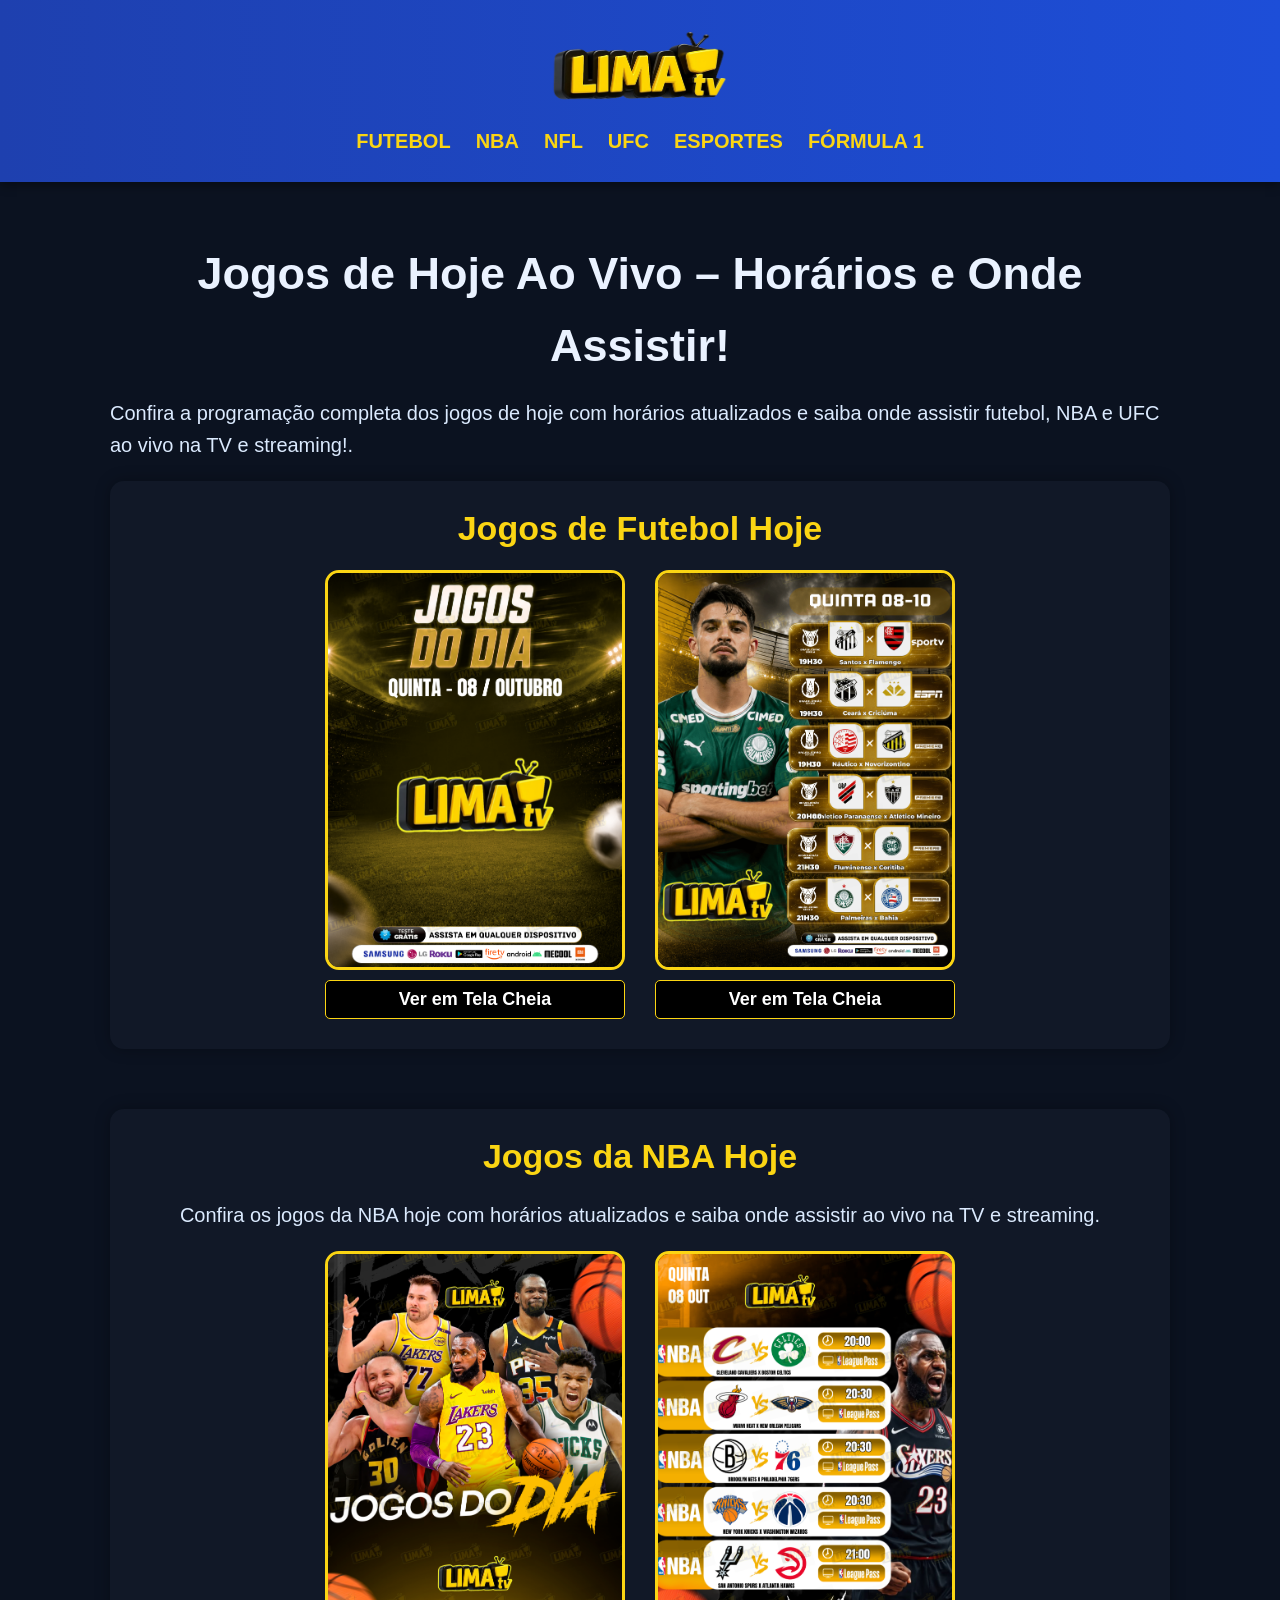
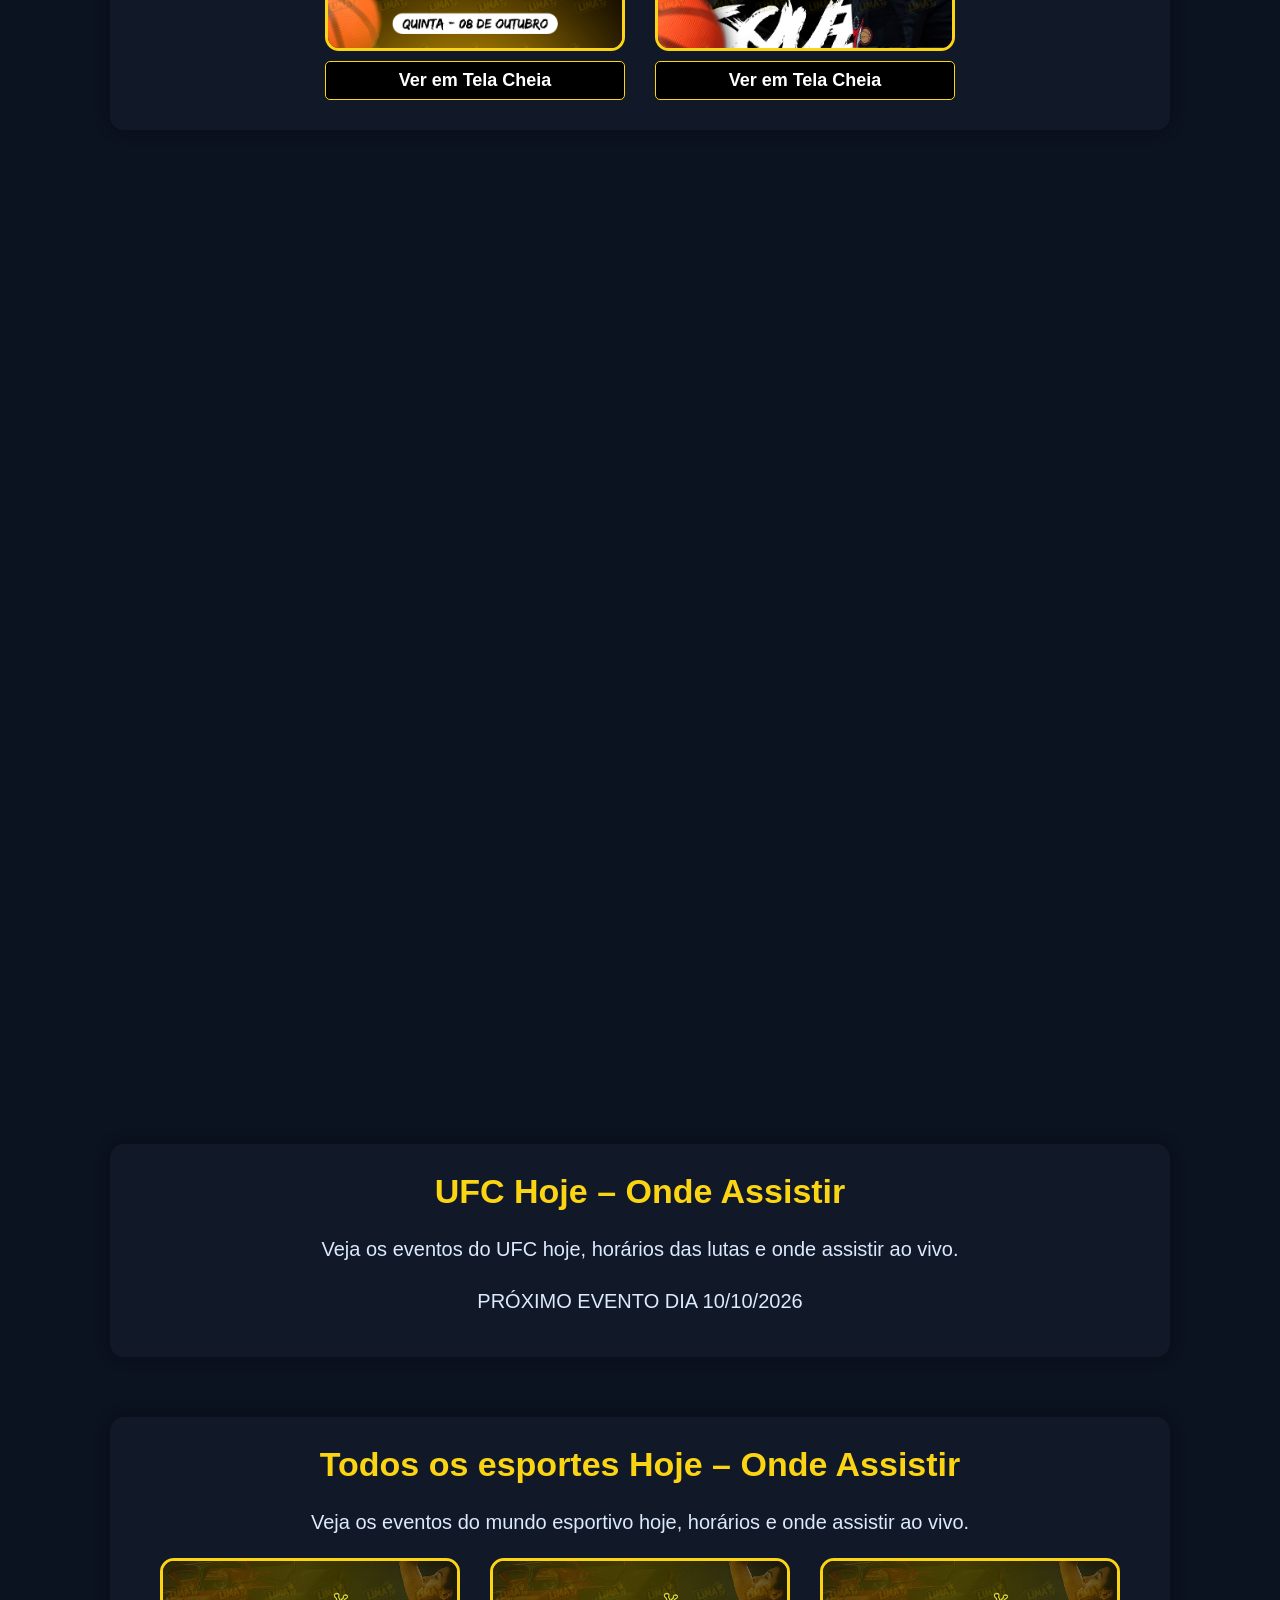
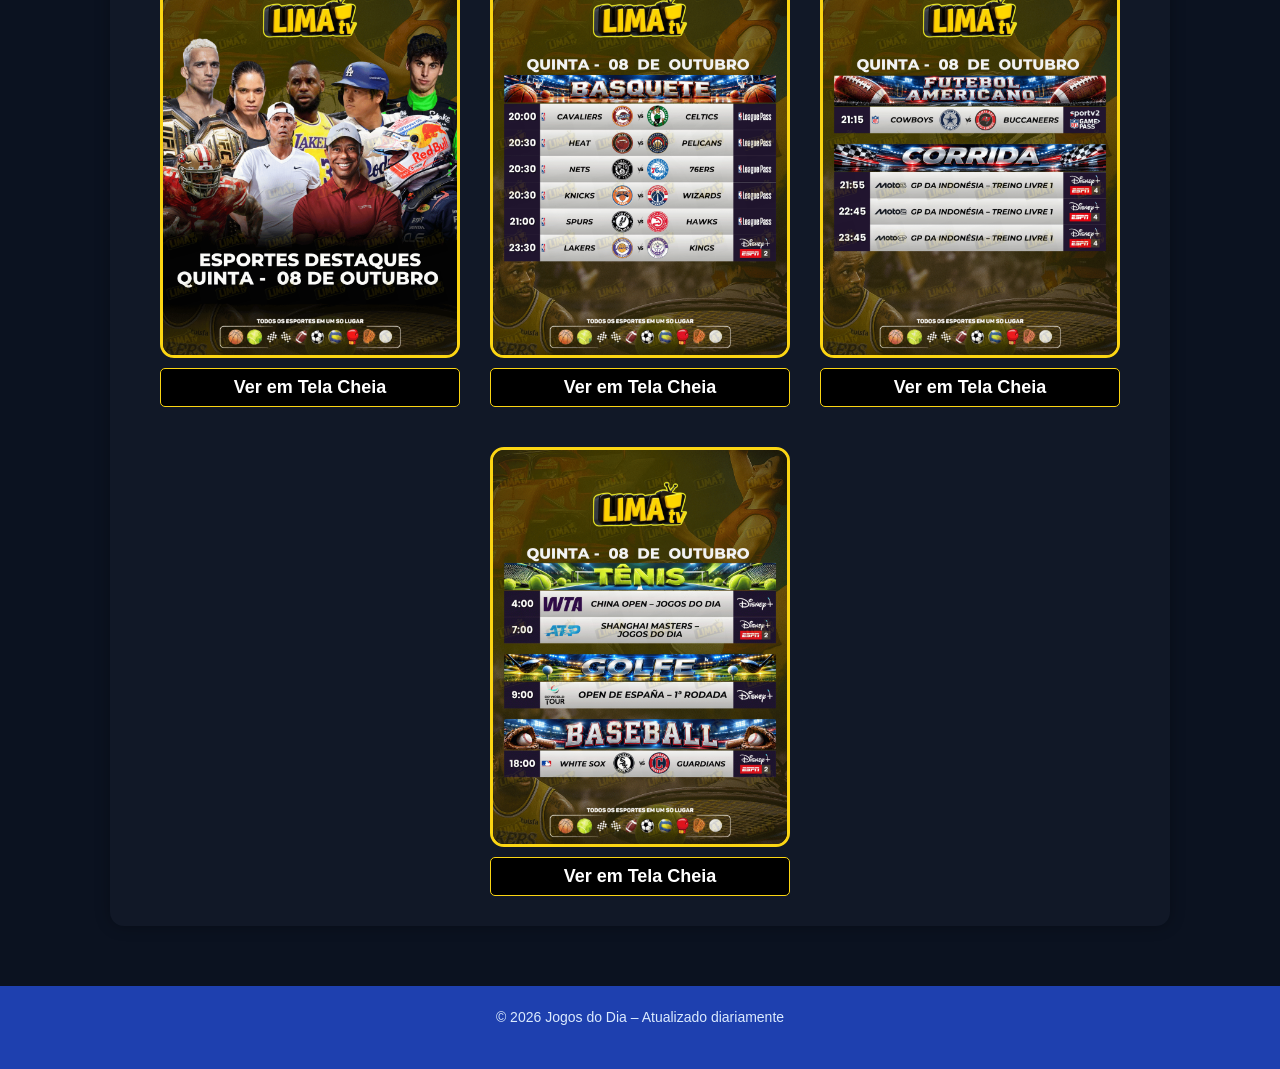
==== index.html @ 1d386571 "atualizacao 08/10/2026" ====
<!doctype html>

<html lang="pt-BR">
  <head>
    <meta charset="UTF-8" />
    <meta name="viewport" content="width=device-width, initial-scale=1.0" />

    <title id="titulo-site">Jogos de Hoje Ao Vivo – Futebol, NBA e UFC</title>

    <meta
      name="description"
      content="Confira os jogos de hoje ao vivo com horários atualizados e onde assistir futebol, NBA e UFC. Programação completa todos os dias."
    />

    <link rel="canonical" href="https://www.jogosdehoje.top/" />

    <!-- Open Graph -->
    <meta property="og:title" content="Jogos de Hoje – Onde Assistir Ao Vivo" />
    <meta
      property="og:description"
      content="Veja os jogos de hoje com horários e transmissão ao vivo."
    />
    <meta
      property="og:image"
      content="https://www.jogosdehoje.top/preview.jpg"
    />

    <meta property="og:type" content="website" />
    <meta property="og:locale" content="pt_BR" />

    <link rel="stylesheet" href="style.css" />
    <link rel="shortcut icon" href="limatvlogopreta.png" type="image/x-icon" />
  </head>

  <body>
    <header>
      <div class="img-desktop">
        <img
          class="img.desktop"
          src="limatvlogopreta.png"
          alt="Logo Jogos do Dia"
          width="200"
          height="80"
        />
      </div>

      <div class="menu-mobile">
        <div>
          <img
            src="limatvlogopreta.png"
            alt="Logo Jogos do Dia"
            width="200"
            height="80"
          />
        </div>
        <button id="menu-btn">&#9776;</button>
      </div>

      <nav id="menu">
        <ul>
          <li>
            <a href="#futebol"
              ><span class="nav-icon" aria-hidden="true">⚽</span>FUTEBOL</a
            >
          </li>
          <li>
            <a href="#nba"
              ><span class="nav-icon" aria-hidden="true">🏀</span>NBA</a
            >
          </li>
          <li>
            <a href="#nfl"
              ><span class="nav-icon" aria-hidden="true">🏀</span>NFL</a
            >
          </li>
          <li>
            <a href="#ufc"
              ><span class="nav-icon" aria-hidden="true">🥊</span>UFC</a
            >
          </li>
          <li>
            <a href="#esportes"
              ><span class="nav-icon" aria-hidden="true">🏆</span>ESPORTES</a
            >
          </li>
          <li>
            <a href="#formula1"
              ><span class="nav-icon" aria-hidden="true">🏎️</span>FÓRMULA 1</a
            >
          </li>
        </ul>
      </nav>

      <div id="menu-backdrop"></div>
    </header>

    <!-- COLOQUE LOGO ABAIXO DO <header> -->

    <main>
      <!-- BANNER ESPORTIVO -->
      <!-- <div class="sports-banner">
        <div class="sports-icons">
          <span>🏆</span>
          <span>🇧🇷💚💛💙</span>
          <span>🇧🇷</span>
        </div>

        <div class="sports-content">
          <h2>🏆 Brasil na copa!</h2>

          <div id="contador-copa"></div>
        </div>
      </div> -->

      <br />

      <!-- H1 PRINCIPAL -->

      <section class="reveal">
        <h1>Jogos de Hoje Ao Vivo – Horários e Onde Assistir!</h1>

        <p>
          Confira a programação completa dos jogos de hoje com horários
          atualizados e saiba onde assistir futebol, NBA e UFC ao vivo na TV e
          streaming!.
        </p>
      </section>

      <!-- FUTEBOL -->
      <section id="futebol" class="container reveal">
        <h2>Jogos de Futebol Hoje</h2>

        <section class="div-imagens">
          <div class="container-imagens">
            <div>
              <img
                src="futebol/capa_com_logo.png?v=07/10/06"
                alt="Jogos de futebol de hoje com horários e onde assistir"
                width="300"
                height="400"
                loading="lazy"
              />
              <button class="btn-fullscreen">Ver em Tela Cheia</button>
            </div>

            <div>
              <img
                src="futebol/banner_1.png?v=07/10/06"
                alt="Jogos de futebol de hoje com horários e onde assistir"
                width="300"
                height="400"
                loading="lazy"
              />
              <button class="btn-fullscreen">Ver em Tela Cheia</button>
            </div>

            
      
            

          </div>
        </section>
      </section>
      <!-- NBA -->
      <section id="nba" class="container reveal">
        <h2>Jogos da NBA Hoje</h2>

        <p>
          Confira os jogos da NBA hoje com horários atualizados e saiba onde
          assistir ao vivo na TV e streaming.
        </p>

        <div class="div-imagens">
          <div class="container-imagens">
            <div>
              <img
                src="nba/capa_com_logo.png?v=07/10"
                alt="Jogos da NBA hoje com transmissão ao vivo"
                width="300"
                height="400"
                loading="lazy"
              />
              <button class="btn-fullscreen">Ver em Tela Cheia</button>
            </div>

            <div>
              <img
                src="nba/banner_1.png?v=07/10"
                alt="Jogos da NBA hoje com transmissão ao vivo"
                width="300"
                height="400"
                loading="lazy"
              />
              <button class="btn-fullscreen">Ver em Tela Cheia</button>
            </div>
          </div>
        </div>
      </section>
      <!-- NFL -->
      <section id="nfl" class="container reveal">
        <h2>Jogos da NFL  Hoje</h2>

        <p>
          Confira os jogos da NFL hoje com horários atualizados e saiba onde
          assistir ao vivo na TV e streaming.
        </p>

        <div class="div-imagens">
          <div class="container-imagens">
            <div>
              <img
                src="nfl/capa_com_logo.png?=v08/10/2026"
                alt="Jogos da NBA hoje com transmissão ao vivo"
                width="300"
                height="400"
                loading="lazy"
              />
              <button class="btn-fullscreen">Ver em Tela Cheia</button>
            </div>

            <div>
              <img
                src="nba/banner_1.png?v=08/10"
                alt="Jogos da NBA hoje com transmissão ao vivo"
                width="300"
                height="400"
                loading="lazy"
              />
              <button class="btn-fullscreen">Ver em Tela Cheia</button>
            </div>

            <div>
              <img
                src="nba/banner_2.png?v=08/10"
                alt="Jogos da NBA hoje com transmissão ao vivo"
                width="300"
                height="400"
                loading="lazy"
              />
              <button class="btn-fullscreen">Ver em Tela Cheia</button>
            </div>
          </div>
        </div>
      </section>

      <!-- formula 1 -->
      <section id="formula1" class="container reveal">
        <h2>Fórmula 1</h2>

        <p>Confira a programação completa do dia!</p>

        <div class="div-imagens">
          <div class="container-imagens">
            <p>PRÓXIMO GP DO AZERBAIJÃO 11/10/2026</p>
            <!-- <div>
              <img
                src="f1/banner_1.png?v=04/10"
                alt="Jogos da NBA hoje com transmissão ao vivo"
                width="300"
                height="400"
                loading="lazy"
              />

              <button class="btn-fullscreen">Ver em Tela Cheia</button>
            </div> -->
          </div>
        </div>
      </section>

      <!-- UFC -->
      <section id="ufc" class="container reveal">
        <h2>UFC Hoje – Onde Assistir</h2>

        <p>
          Veja os eventos do UFC hoje, horários das lutas e onde assistir ao
          vivo.
        </p>

        <p>PRÓXIMO EVENTO DIA 10/10/2026</p>

        <div class="div-imagens">
          <!-- <div class="container-imagens">
            <div>
              <img
                src="ufc/capa_com_logo.png?v=03/10/2026"
                alt="Evento UFC hoje com horário e transmissão"
                width="300"
                height="400"
                loading="lazy"
              />
              <button class="btn-fullscreen">Ver em Tela Cheia</button>
            </div>

            <div>
              <img
                src="ufc/banner_1.png?v=03/10/2026"
                alt="Evento UFC hoje com horário e transmissão"
                width="300"
                height="400"
                loading="lazy"
              />
              <button class="btn-fullscreen">Ver em Tela Cheia</button>
            </div>

            <div>
              <img
                src="ufc/banner_2.png?v=03/10/2026"
                alt="Evento UFC hoje com horário e transmissão"
                width="300"
                height="400"
                loading="lazy"
              />
              <button class="btn-fullscreen">Ver em Tela Cheia</button>
            </div>

            <div>
              <img
                src="ufc/banner_3.png?v=03/10/2026"
                alt="Evento UFC hoje com horário e transmissão"
                width="300"
                height="400"
                loading="lazy"
              />
              <button class="btn-fullscreen">Ver em Tela Cheia</button>
            </div>

            <div>
              <img
                src="ufc/banner_4.png?v=03/10/2026"
                alt="Evento UFC hoje com horário e transmissão"
                width="300"
                height="400"
                loading="lazy"
              />
              <button class="btn-fullscreen">Ver em Tela Cheia</button>
            </div>

            <div>
              <img
                src="ufc/banner_5.png?v=03/10/2026"
                alt="Evento UFC hoje com horário e transmissão"
                width="300"
                height="400"
                loading="lazy"
              />
              <button class="btn-fullscreen">Ver em Tela Cheia</button>
            </div> -->



          </div>
        </div>
      </section>

      <!-- ESPORTES -->
      <section id="esportes" class="container reveal">
        <h2>Todos os esportes Hoje – Onde Assistir</h2>

        <p>
          Veja os eventos do mundo esportivo hoje, horários e onde assistir ao
          vivo.
        </p>

        <div class="div-imagens">
          <div class="container-imagens">
            <div>
              <img
                src="esportes/banner_1.png?=v08/10/2026"
                alt="Evento ESPORTES hoje com horário e transmissão"
                width="300"
                height="400"
                loading="lazy"
              />
              <button class="btn-fullscreen">Ver em Tela Cheia</button>
            </div>

            <div>
              <img
                src="esportes/banner_2.png?=08/10/2026"
                alt="Evento ESPORTES hoje com horário e transmissão"
                width="300"
                height="400"
                loading="lazy"
              />
              <button class="btn-fullscreen">Ver em Tela Cheia</button>
            </div>

            
            <div>
              <img
                src="esportes/banner_3.png?=08/10/2026"
                alt="Evento ESPORTES hoje com horário e transmissão"
                width="300"
                height="400"
                loading="lazy"
              />
              <button class="btn-fullscreen">Ver em Tela Cheia</button>
            </div>

            <div>
              <img
                src="esportes/banner_4.png?=08/10/2026"
                alt="Evento ESPORTES hoje com horário e transmissão"
                width="300"
                height="400"
                loading="lazy"
              />
              <button class="btn-fullscreen">Ver em Tela Cheia</button>
            </div>


          </div>
        </div>
      </section>
    </main>

    <footer>
      <p>© 2026 Jogos do Dia – Atualizado diariamente</p>
    </footer>
    <!-- MODAL TELA CHEIA -->
    <div id="modalImagem" class="modal">
      <span class="fechar">&times;</span>
      <img class="modal-conteudo" id="imgExpandida" />
    </div>

    <script src="script.js"></script>
  </body>
</html>
---- style.css ----
/* ========================
   RESET
======================== */
* {
  margin: 0;
  padding: 0;
  box-sizing: border-box;
}

/* ========================
   BASE
======================== */
html {
  font-size: 62.5%;
  scroll-behavior: smooth;
}

body {
  font-family: "Segoe UI", Arial, sans-serif;
  background: #0b1220;
  color: #eaf2ff;
  line-height: 1.6;
}

/* ========================
   HEADER
======================== */
header {
  background: linear-gradient(90deg, #1e40af, #1d4ed8);
  text-align: center;
  padding: 25px 15px;
  box-shadow: 0 3px 10px rgba(0, 0, 0, 0.4);
}

header img {
  width: 180px;
  margin-bottom: 15px;
}

.menu-mobile {
  display: flex;
  /* flex-direction: column; */
  justify-content: space-between;
  align-items: center;
  padding: 15px;
}

.menu-mobile h2 {
  color: #fff;
}

#menu-btn {
  display: none;
  font-size: 30px;
  background: none;
  border: none;
  color: #fff;
  cursor: pointer;
}

#menu-btn.open {
  color: #fbd513;
}

.menu-mobile {
  display: none;
}

nav ul {
  display: flex;
  justify-content: center;
  gap: 25px;
  list-style: none;
  flex-wrap: wrap;
}

nav a {
  position: relative;
  text-decoration: none;
  color: #fbd513;
  font-size: 2rem;
  font-weight: 600;
  transition: color 0.25s ease;
}

nav a::after {
  content: "";
  position: absolute;
  left: 0;
  bottom: -4px;
  width: 100%;
  height: 2px;
  background: currentColor;
  transform: scaleX(0);
  transform-origin: right;
  transition: transform 0.3s cubic-bezier(0.22, 1, 0.36, 1);
}

nav a:hover {
  color: #fff;
}

nav a:hover::after {
  transform: scaleX(1);
  transform-origin: left;
}

.nav-icon {
  display: none;
}

/* ========================
   MAIN CONTAINER
======================== */
main {
  max-width: 1100px;
  margin: 40px auto;
  padding: 0 20px;
}
/* 
div {
  display: flex;
  flex-direction: column;
} */

.btn-fullscreen {
  display: block;
  width: 100%;
  margin-top: 10px;
  margin: 10px;
}

/* ========================
   TYPOGRAPHY
======================== */
h1 {
  font-size: 4.5rem;
  margin-bottom: 15px;
  text-align: center;
}

h2 {
  font-size: 3.4rem;
  margin-bottom: 15px;
  color: #fbd513;
}

p {
  font-size: 2rem;
  margin-bottom: 20px;
  color: #dbeafe;
}

/* ========================
   SECTIONS
======================== */
.container {
  margin-bottom: 60px;
  padding: 20px;
  background: #111827;
  border-radius: 14px;
  box-shadow: 0 0 15px rgba(0, 0, 0, 0.3);
  text-align: center;
}

/* ========================
   SCROLL REVEAL
======================== */
.reveal {
  opacity: 0;
  transform: translateY(30px);
  transition:
    opacity 0.7s cubic-bezier(0.22, 1, 0.36, 1),
    transform 0.7s cubic-bezier(0.22, 1, 0.36, 1);
}

.reveal.is-visible {
  opacity: 1;
  transform: translateY(0);
}

@media (prefers-reduced-motion: reduce) {
  html {
    scroll-behavior: auto;
  }

  .reveal {
    opacity: 1;
    transform: none;
    transition: none;
  }
}

/* ========================
   IMAGE GRID
======================== */
.div-imagens {
  display: flex;

  flex-wrap: wrap;
  gap: 20px;
  justify-content: center;
}

.container-imagens {
  display: flex;
  flex-wrap: wrap;
  justify-content: center;
  align-items: flex-start;
  gap: 30px;
}

/* CARD DE CADA IMAGEM */
.container-imagens > div {
  display: flex;
  flex-direction: column;
  align-items: center;
}

/* IMAGENS */
.div-imagens img {
  width: 300px;
  aspect-ratio: 3 / 4;
  object-fit: cover;
  border-radius: 14px;
  border: 3px solid #fbd513;
  background: linear-gradient(100deg, #1a2438 30%, #24304a 50%, #1a2438 70%);
  background-size: 200% 100%;
  animation: shimmer 1.4s ease-in-out infinite;
  transition:
    transform 0.35s cubic-bezier(0.22, 1, 0.36, 1),
    box-shadow 0.35s ease,
    border-color 0.35s ease;
}

.div-imagens img.loaded {
  animation: none;
  background: none;
}

@keyframes shimmer {
  0% {
    background-position: 200% 0;
  }
  100% {
    background-position: -200% 0;
  }
}

/* BOTÃO */
.btn-fullscreen {
  width: 100%;
  margin-top: 12px;
  padding: 12px;
}

.div-imagens img:hover {
  transform: scale(1.05);
  border-color: #fff;
  box-shadow: 0 10px 25px rgba(251, 213, 19, 0.25);
}

/* responsivo */

/* Responsivo para celular */
@media (max-width: 768px) {
  .container-imagens {
    flex-direction: column;
    align-items: center;
  }

  .container-imagens > div {
    width: 100%;
    max-width: 350px;
  }

  .div-imagens img {
    width: 100%;
  }

  .img-desktop {
    display: none;
  }
  .menu-mobile {
    display: flex;
    justify-content: space-between;
    align-items: center;
  }
  #menu-btn {
    display: block;
    transition: transform 0.25s cubic-bezier(0.22, 1, 0.36, 1);
  }

  #menu-btn.open {
    transform: rotate(90deg);
  }

  header {
    position: relative;
  }

  /* fundo escurecido atrás do menu, fecha ao tocar fora */
  #menu-backdrop {
    position: fixed;
    inset: 0;
    background: rgba(4, 8, 20, 0);
    pointer-events: none;
    transition: background 0.3s ease;
    z-index: 40;
  }

  #menu-backdrop.active {
    background: rgba(4, 8, 20, 0.6);
    pointer-events: auto;
  }

  /* menu flutuante estilo cartão */
  nav {
    position: absolute;
    top: calc(100% + 10px);
    left: 14px;
    right: 14px;
    z-index: 50;
    max-height: 0;
    opacity: 0;
    overflow: hidden;
    background: linear-gradient(160deg, #16213c, #0b1220);
    border: 1px solid rgba(251, 213, 19, 0.35);
    border-radius: 16px;
    box-shadow: 0 20px 45px rgba(0, 0, 0, 0.5);
    transform: translateY(-10px) scale(0.97);
    transform-origin: top center;
    pointer-events: none;
    transition:
      max-height 0.35s cubic-bezier(0.22, 1, 0.36, 1),
      opacity 0.25s ease,
      transform 0.3s cubic-bezier(0.22, 1, 0.36, 1);
  }

  nav.active {
    max-height: 500px;
    opacity: 1;
    transform: translateY(0) scale(1);
    pointer-events: auto;
  }

  nav ul {
    flex-direction: column;
    gap: 4px;
    text-align: left;
    padding: 10px;
  }

  nav li {
    padding: 0;
    border-top: none;
    opacity: 0;
    transform: translateX(-14px);
    transition:
      opacity 0.3s ease,
      transform 0.3s ease;
  }

  nav.active li {
    opacity: 1;
    transform: translateX(0);
  }

  nav.active li:nth-child(1) {
    transition-delay: 0.05s;
  }
  nav.active li:nth-child(2) {
    transition-delay: 0.1s;
  }
  nav.active li:nth-child(3) {
    transition-delay: 0.15s;
  }
  nav.active li:nth-child(4) {
    transition-delay: 0.2s;
  }
  nav.active li:nth-child(5) {
    transition-delay: 0.25s;
  }

  nav a {
    display: flex;
    align-items: center;
    gap: 12px;
    padding: 14px 16px;
    border-radius: 10px;
    font-size: 1.8rem;
  }

  nav a::after {
    display: none;
  }

  nav a:hover,
  nav a:active {
    background: rgba(251, 213, 19, 0.14);
    color: #fff;
  }

  .nav-icon {
    display: inline-block;
    font-size: 2rem;
  }

  .btn-fullscreen {
    display: none;
  }
}

/* expandir imagem / ver em tela cheia */

.btn-fullscreen {
  margin-top: 10px;
  padding: 8px 12px;
  border: none;
  background: #000;
  color: #fff;
  cursor: pointer;
  border-radius: 5px;
  font-size: 1.8rem;
  font-weight: 600;
  border: solid 1px #fbd513;
  transition:
    background 0.25s ease,
    transform 0.15s ease;
}

.btn-fullscreen:hover {
  background: #333;
  transform: translateY(-2px);
}

.btn-fullscreen:active {
  transform: translateY(0) scale(0.97);
}

/* MODAL */
.modal {
  position: fixed;
  z-index: 999;
  inset: 0;
  display: flex;
  align-items: center;
  justify-content: center;
  background-color: rgba(0, 0, 0, 0.92);
  opacity: 0;
  visibility: hidden;
  transition:
    opacity 0.3s ease,
    visibility 0.3s ease;
}

.modal.open {
  opacity: 1;
  visibility: visible;
}

.modal-conteudo {
  display: block;
  max-width: 90%;
  max-height: 90%;
  border: solid 2px #fbd513;
  border-radius: 5px;
  transform: scale(0.9);
  transition: transform 0.3s cubic-bezier(0.22, 1, 0.36, 1);
}

.modal.open .modal-conteudo {
  transform: scale(1);
}

.fechar {
  position: absolute;
  top: 20px;
  right: 35px;
  color: white;
  font-size: 40px;
  cursor: pointer;
  transition:
    transform 0.2s ease,
    color 0.2s ease;
}

.fechar:hover {
  color: #fbd513;
  transform: rotate(90deg);
}

/* ========================
   FOOTER
======================== */
footer {
  background: #1e40af;
  text-align: center;
  padding: 20px;
  margin-top: 60px;
  height: max-content;
}

footer p {
  font-size: 1.4rem;
}

/* ===================================
   BANNER ESPORTIVO
=================================== */

.sports-banner {
  position: relative;

  height: 400px;

  margin: 25px auto;

  padding: 30px;

  border-radius: 18px;

  overflow: hidden;

  background:
    linear-gradient(rgba(5, 10, 25, 0.88), rgba(5, 10, 25, 0.92)),
    url("brasil.jpeg");

  background-size: cover;
  background-position: top;

  border: 2px solid #2563eb;

  box-shadow:
    0 0 20px rgba(37, 99, 235, 0.35),
    0 0 45px rgba(59, 130, 246, 0.15);

  animation: brilhoEsportivo 4s infinite alternate;
}

.sports-content {
  position: relative;
  z-index: 2;
  display: grid;
  place-items: center;
  text-align: center;
}

.sports-banner h2 {
  font-size: 4rem;
  color: #fbd513;
  margin-top: 40px;
  /* margin-bottom: 10px; */
}

.sports-banner p {
  font-size: 2rem;
  color: #eaf2ff;
  /* margin-bottom: 20px; */
}

/* CONTADOR */

#contador-copa {
  /* display: inline-block; */

  #contador-copa {
    display: block;
    min-height: 80px;
  }

  padding: 15px 28px;

  background: rgba(15, 23, 42, 0.9);

  border: 2px solid #fbd513;

  border-radius: 14px;

  font-size: 3rem;
  font-weight: bold;

  color: #ffffff;

  box-shadow: 0 0 15px rgba(251, 213, 19, 0.3);
}

/* ÍCONES ESPORTIVOS */

.sports-icons {
  position: absolute;
  inset: 0;
  pointer-events: none;
  overflow: hidden;
}

.sports-icons span {
  position: absolute;

  bottom: -80px;

  font-size: 4rem;

  opacity: 0.18;

  animation: subirEsportes 12s linear infinite;
}

.sports-icons span:nth-child(1) {
  left: 12%;
  animation-delay: 0s;
}

.sports-icons span:nth-child(2) {
  left: 50%;
  animation-delay: 3s;
}

.sports-icons span:nth-child(3) {
  left: 82%;
  animation-delay: 6s;
}

/* CARD COPA */

.card-copa {
  margin: 40px 0;
}

.card-copa-conteudo {
  background: linear-gradient(135deg, #0f172a, #111827);

  border: 2px solid #2563eb;

  border-radius: 18px;

  padding: 35px;

  text-align: center;

  box-shadow: 0 0 20px rgba(37, 99, 235, 0.18);
}

.card-copa h2 {
  font-size: 3.5rem;
  color: #fbd513;
  margin-bottom: 15px;
}

.card-copa p {
  font-size: 2rem;
  color: #dbeafe;
}

/* MINI ÍCONES */

.mini-icons {
  margin-top: 25px;

  display: flex;
  justify-content: center;
  gap: 18px;

  font-size: 3.5rem;
}

.mini-icons span {
  animation: pulseSports 2s infinite;
}

.mini-icons span:nth-child(2) {
  animation-delay: 0.3s;
}

.mini-icons span:nth-child(3) {
  animation-delay: 0.6s;
}

.mini-icons span:nth-child(4) {
  animation-delay: 0.9s;
}

/* ANIMAÇÕES */

@keyframes subirEsportes {
  0% {
    transform: translateY(0) rotate(0deg);
    opacity: 0;
  }

  10% {
    opacity: 0.18;
  }

  100% {
    transform: translateY(-120vh) rotate(360deg);
    opacity: 0;
  }
}

@keyframes brilhoEsportivo {
  from {
    box-shadow:
      0 0 20px rgba(37, 99, 235, 0.25),
      0 0 35px rgba(59, 130, 246, 0.1);
  }

  to {
    box-shadow:
      0 0 35px rgba(37, 99, 235, 0.5),
      0 0 60px rgba(59, 130, 246, 0.25);
  }
}

@keyframes pulseSports {
  0% {
    transform: scale(1);
  }

  50% {
    transform: scale(1.18);
  }

  100% {
    transform: scale(1);
  }
}

/* RESPONSIVO */

@media (max-width: 768px) {
  .sports-banner {
    padding: 22px;
  }

  .sports-banner h2 {
    font-size: 2.6rem;
  }

  .sports-banner p {
    font-size: 1.6rem;
  }

  #contador-copa {
    font-size: 2rem;
    padding: 12px 18px;
  }

  .sports-icons span {
    font-size: 3rem;
  }

  .card-copa h2 {
    font-size: 2.4rem;
  }

  .card-copa p {
    font-size: 1.7rem;
  }

  .mini-icons {
    font-size: 2.6rem;
    gap: 12px;
  }
}

/* ========================
   RESPONSIVO
======================== */
@media (max-width: 768px) {
  h1 {
    font-size: 2.6rem;
  }

  h2 {
    font-size: 2rem;
  }

  .div-imagens img {
    width: 100%;
    max-width: 350px;
  }

  nav ul {
    display: flex;
    justify-content: center;
    gap: 30px;
    list-style: none;
    padding: 15px;
  }

  .container {
    padding: 15px;
    text-align: center;
  }

  .container-imagens {
    display: flex;
    flex-wrap: wrap;
    gap: 20px;
    justify-content: center;
  }

  .container-imagens div {
    display: flex;
    flex-direction: column;
    align-items: center;
  }
  p {
    text-align: center;
  }

  .btn-fullscreen {
    margin-top: 12px;
  }

  .clique {
    display: flex;
    justify-content: center;
    align-items: center;
    color: #fff;
    background: linear-gradient(90deg, #0f172a, #1e3a8a);
    height: 30px;
    font-size: 17px;
    text-decoration: none;
    padding: 30px;
    border-radius: 5px;
  }
}
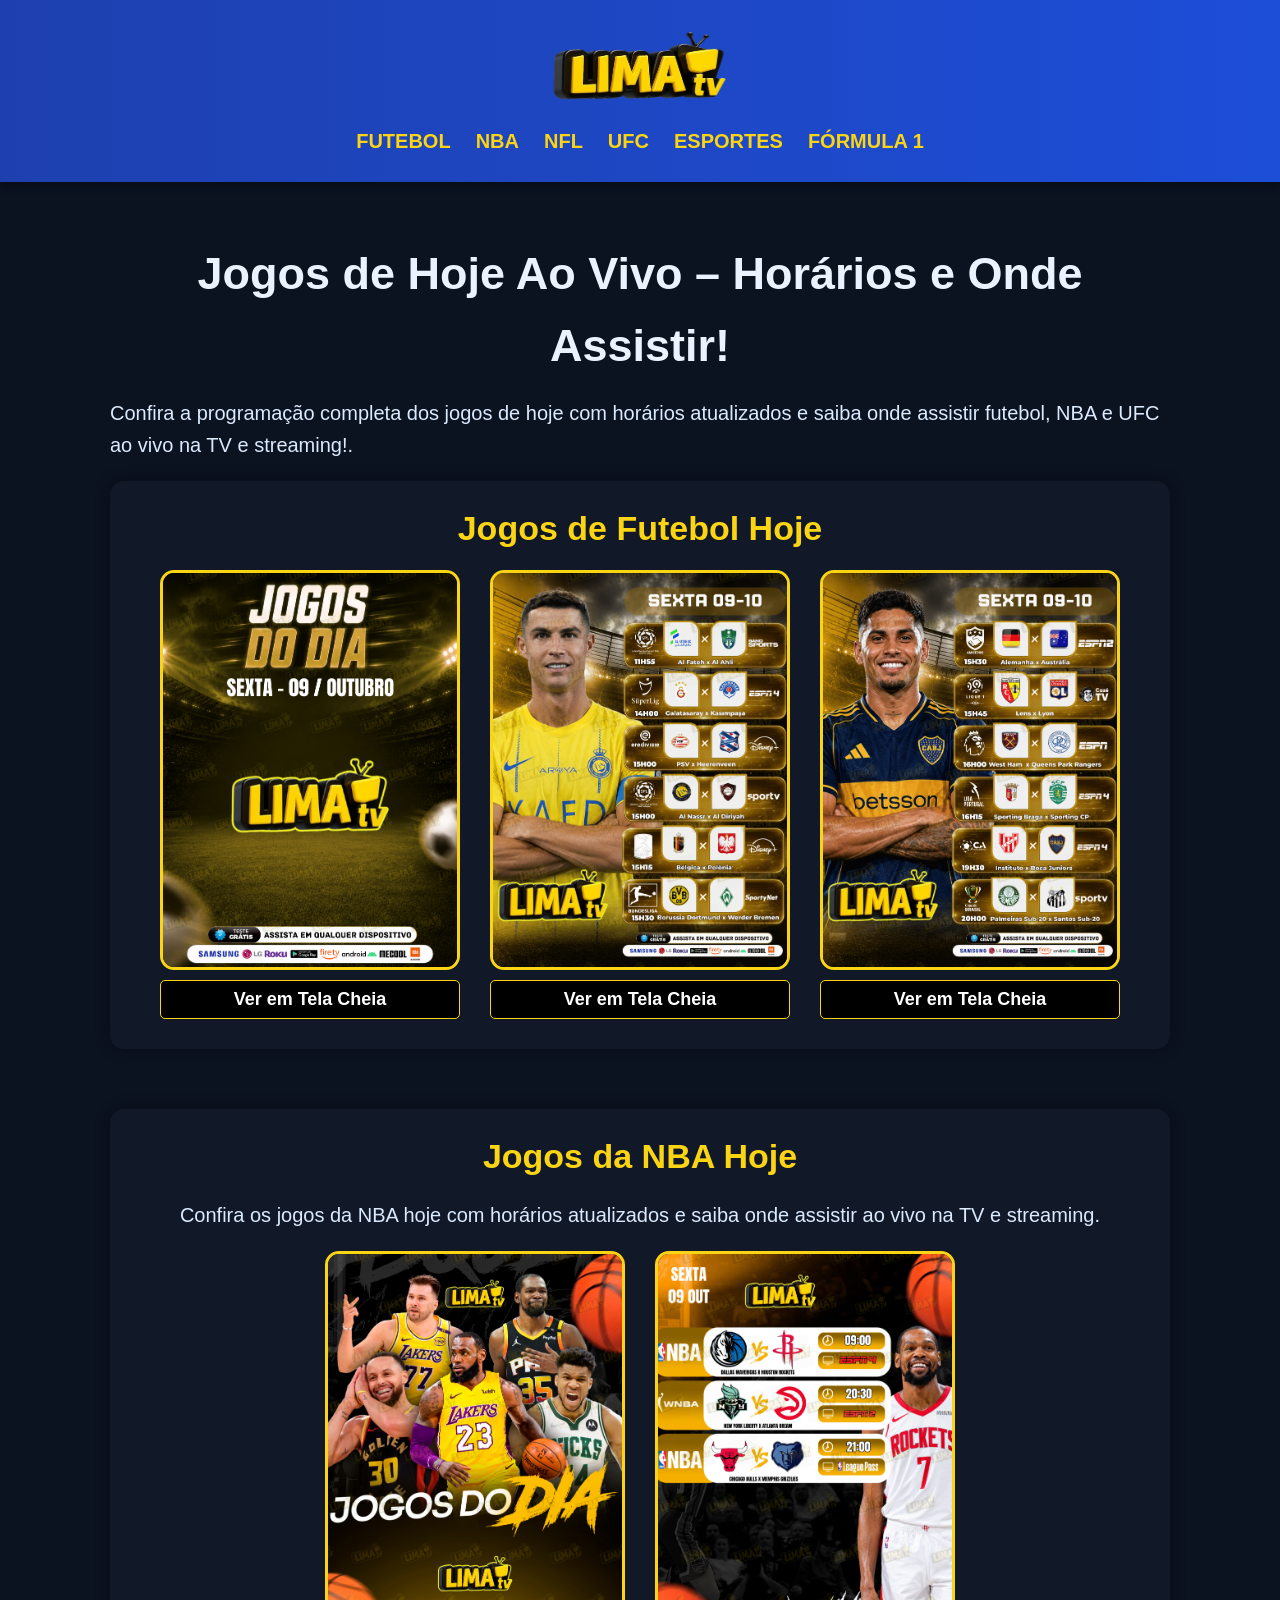
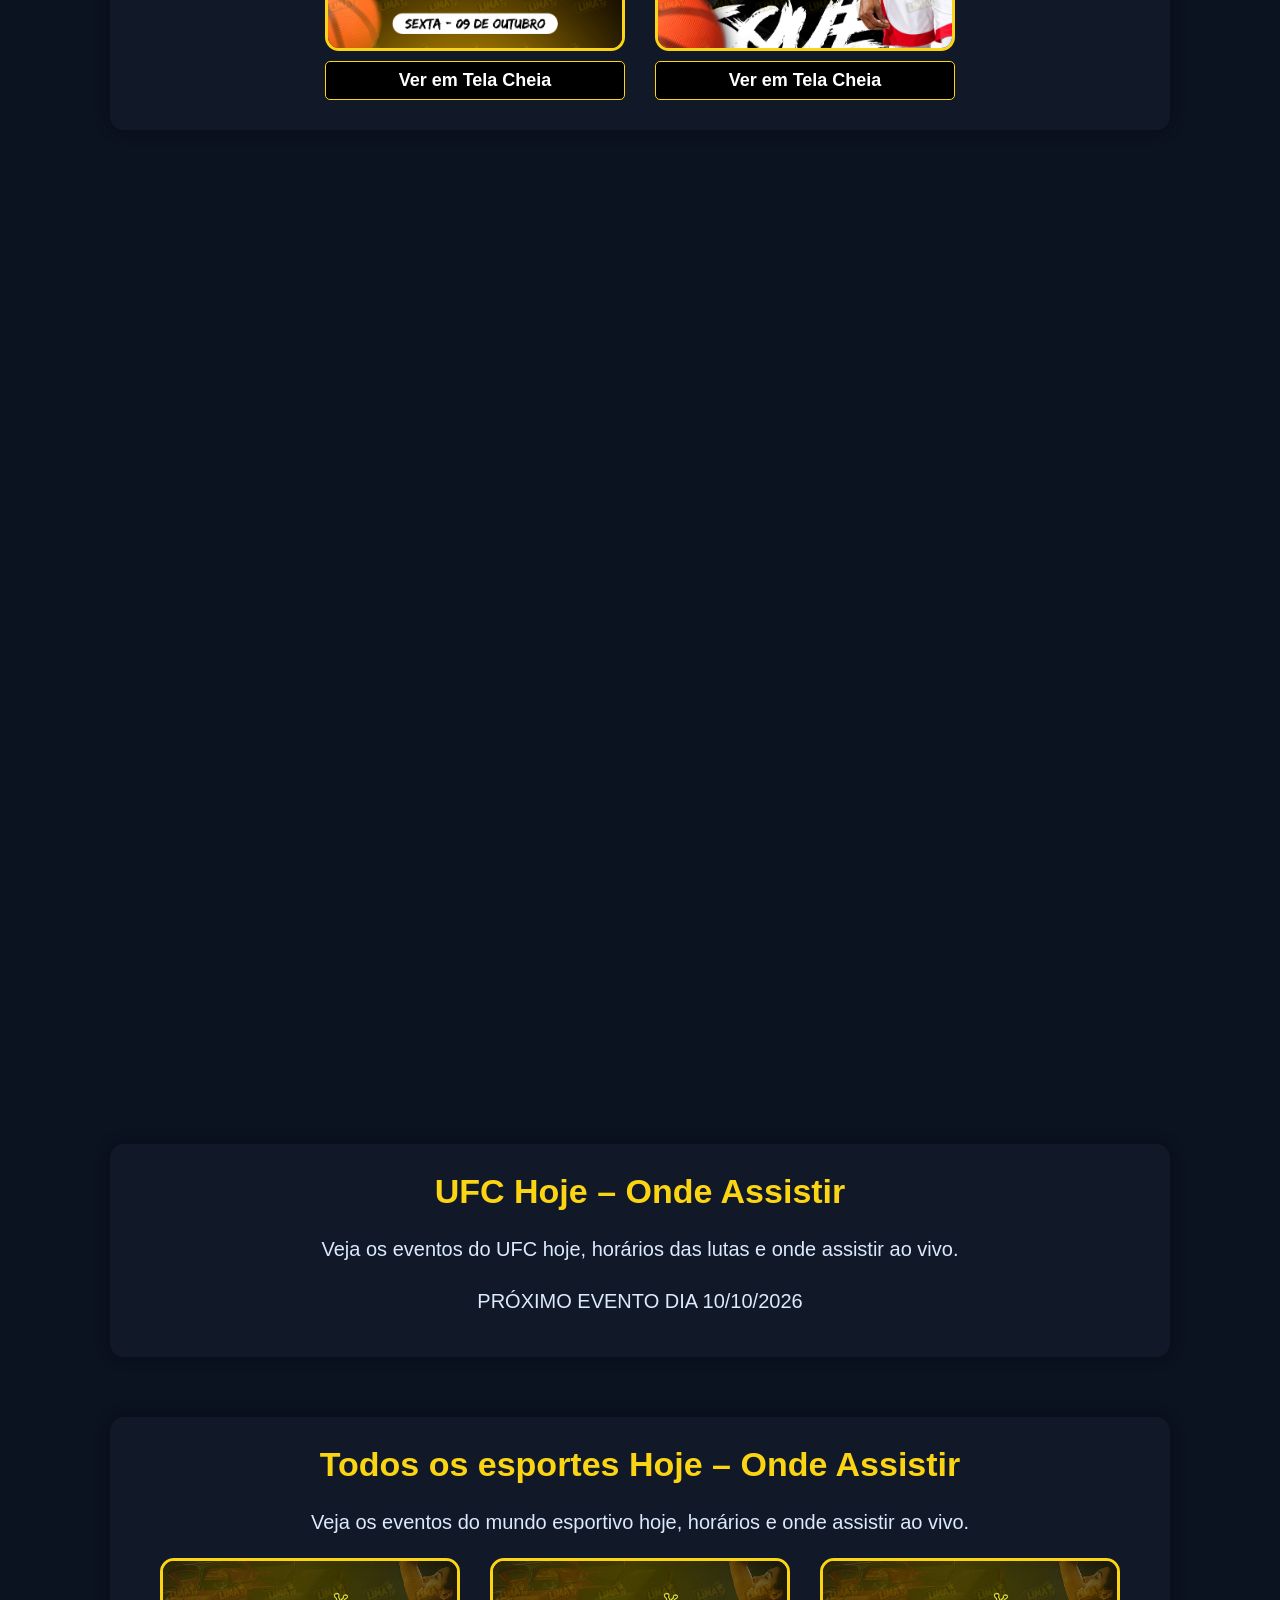
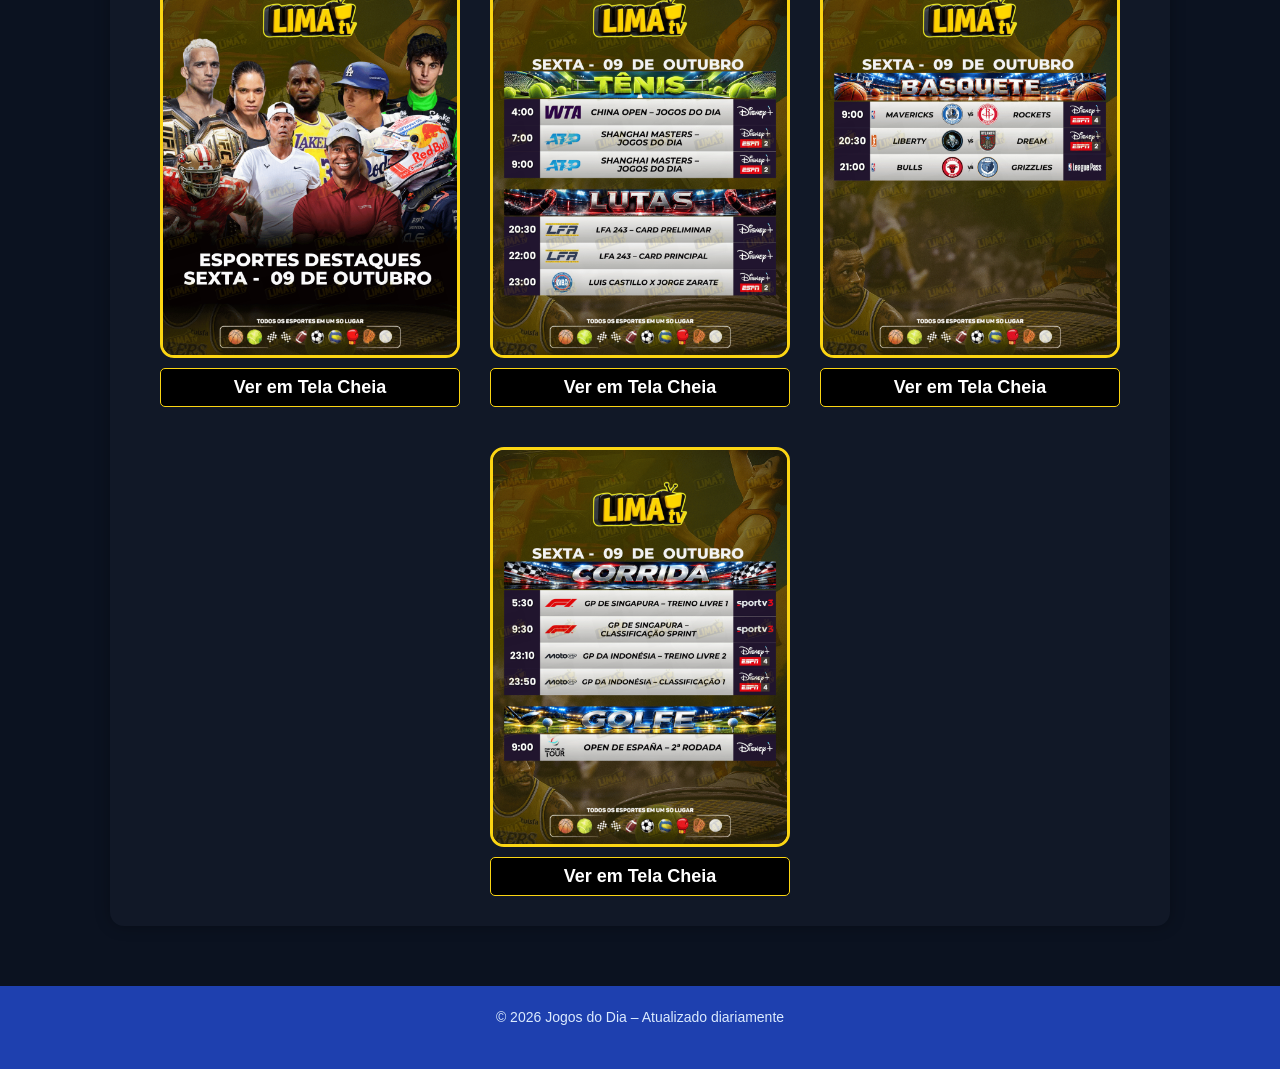
==== commit cedcfc2d: "atualizacao 09/10/2026" ====
--- a/index.html
+++ b/index.html
@@ -134,7 +134,7 @@
           <div class="container-imagens">
             <div>
               <img
-                src="futebol/capa_com_logo.png?v=07/10/06"
+                src="futebol/capa_com_logo.png?v=09/10/06"
                 alt="Jogos de futebol de hoje com horários e onde assistir"
                 width="300"
                 height="400"
@@ -145,7 +145,19 @@
 
             <div>
               <img
-                src="futebol/banner_1.png?v=07/10/06"
+                src="futebol/banner_1.png?v=09/10/06"
+                alt="Jogos de futebol de hoje com horários e onde assistir"
+                width="300"
+                height="400"
+                loading="lazy"
+              />
+              <button class="btn-fullscreen">Ver em Tela Cheia</button>
+            </div>
+
+            
+            <div>
+              <img
+                src="futebol/banner_2.png?v=09/10/06"
                 alt="Jogos de futebol de hoje com horários e onde assistir"
                 width="300"
                 height="400"
@@ -174,18 +186,18 @@
           <div class="container-imagens">
             <div>
               <img
-                src="nba/capa_com_logo.png?v=07/10"
-                alt="Jogos da NBA hoje com transmissão ao vivo"
-                width="300"
-                height="400"
-                loading="lazy"
-              />
-              <button class="btn-fullscreen">Ver em Tela Cheia</button>
-            </div>
-
-            <div>
-              <img
-                src="nba/banner_1.png?v=07/10"
+                src="nba/capa_com_logo.png?v=09/10"
+                alt="Jogos da NBA hoje com transmissão ao vivo"
+                width="300"
+                height="400"
+                loading="lazy"
+              />
+              <button class="btn-fullscreen">Ver em Tela Cheia</button>
+            </div>
+
+            <div>
+              <img
+                src="nba/banner_1.png?v=09/10"
                 alt="Jogos da NBA hoje com transmissão ao vivo"
                 width="300"
                 height="400"
@@ -209,18 +221,18 @@
           <div class="container-imagens">
             <div>
               <img
-                src="nfl/capa_com_logo.png?=v08/10/2026"
-                alt="Jogos da NBA hoje com transmissão ao vivo"
-                width="300"
-                height="400"
-                loading="lazy"
-              />
-              <button class="btn-fullscreen">Ver em Tela Cheia</button>
-            </div>
-
-            <div>
-              <img
-                src="nba/banner_1.png?v=08/10"
+                src="nfl/capa_com_logo.png?=v09/10/2026"
+                alt="Jogos da NBA hoje com transmissão ao vivo"
+                width="300"
+                height="400"
+                loading="lazy"
+              />
+              <button class="btn-fullscreen">Ver em Tela Cheia</button>
+            </div>
+
+            <div>
+              <img
+                src="nba/banner_1.png?v=09/10"
                 alt="Jogos da NBA hoje com transmissão ao vivo"
                 width="300"
                 height="400"
@@ -365,7 +377,7 @@
           <div class="container-imagens">
             <div>
               <img
-                src="esportes/banner_1.png?=v08/10/2026"
+                src="esportes/banner_1.png?=v09/10/2026"
                 alt="Evento ESPORTES hoje com horário e transmissão"
                 width="300"
                 height="400"
@@ -376,7 +388,7 @@
 
             <div>
               <img
-                src="esportes/banner_2.png?=08/10/2026"
+                src="esportes/banner_2.png?=09/10/2026"
                 alt="Evento ESPORTES hoje com horário e transmissão"
                 width="300"
                 height="400"
@@ -388,7 +400,7 @@
             
             <div>
               <img
-                src="esportes/banner_3.png?=08/10/2026"
+                src="esportes/banner_3.png?=09/10/2026"
                 alt="Evento ESPORTES hoje com horário e transmissão"
                 width="300"
                 height="400"
@@ -399,7 +411,7 @@
 
             <div>
               <img
-                src="esportes/banner_4.png?=08/10/2026"
+                src="esportes/banner_4.png?=09/10/2026"
                 alt="Evento ESPORTES hoje com horário e transmissão"
                 width="300"
                 height="400"
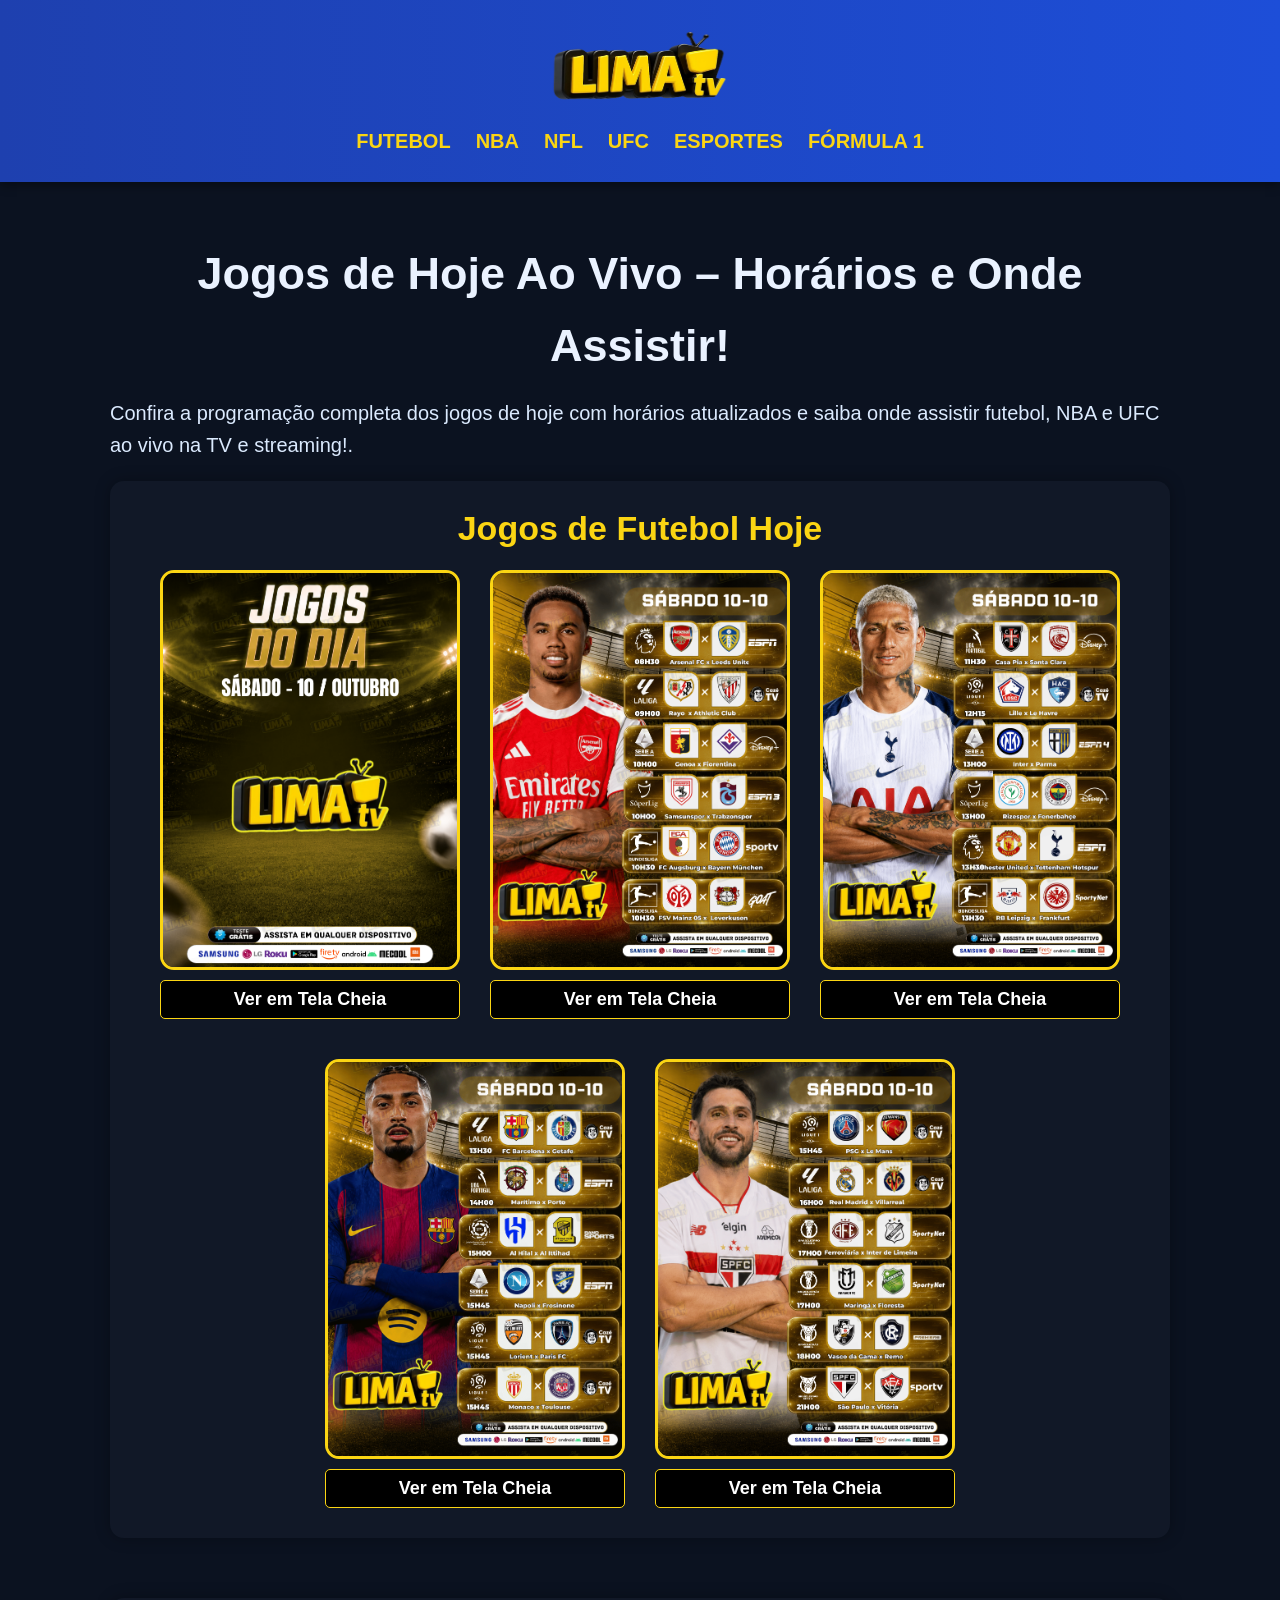
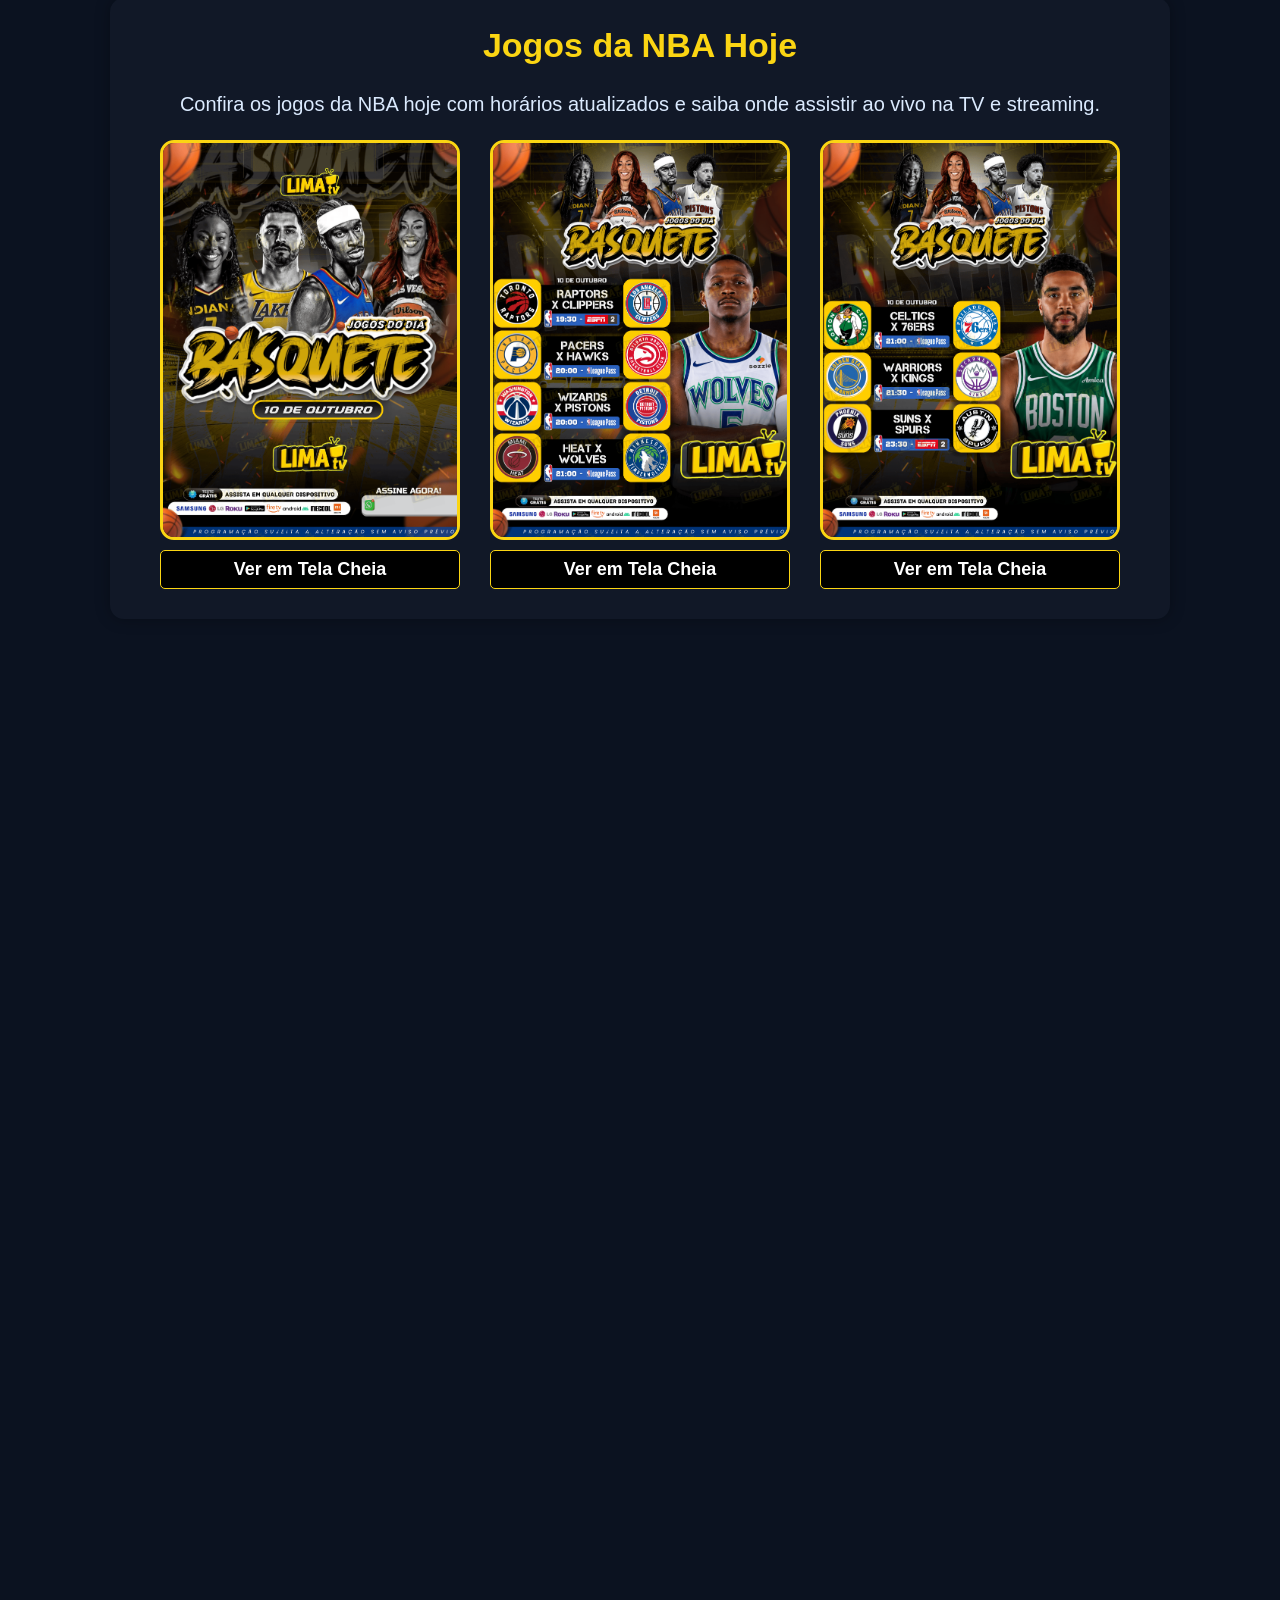
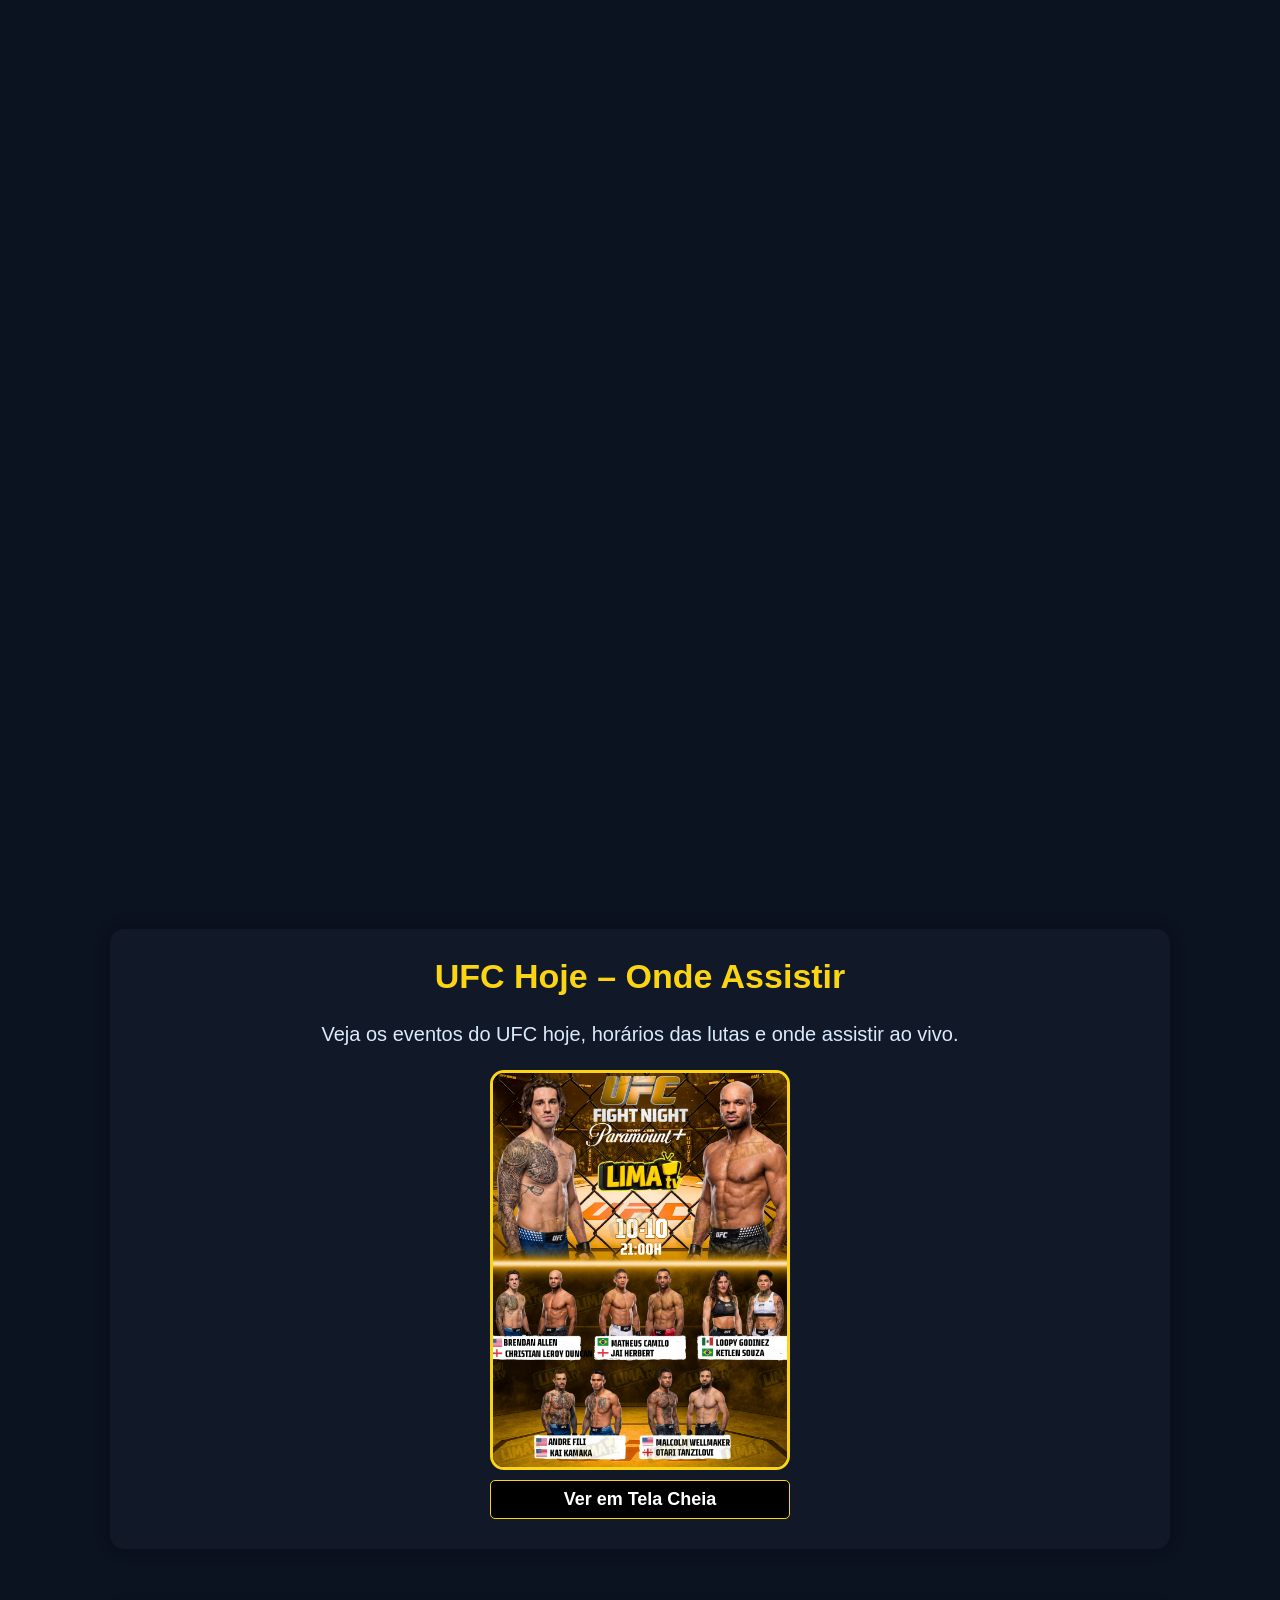
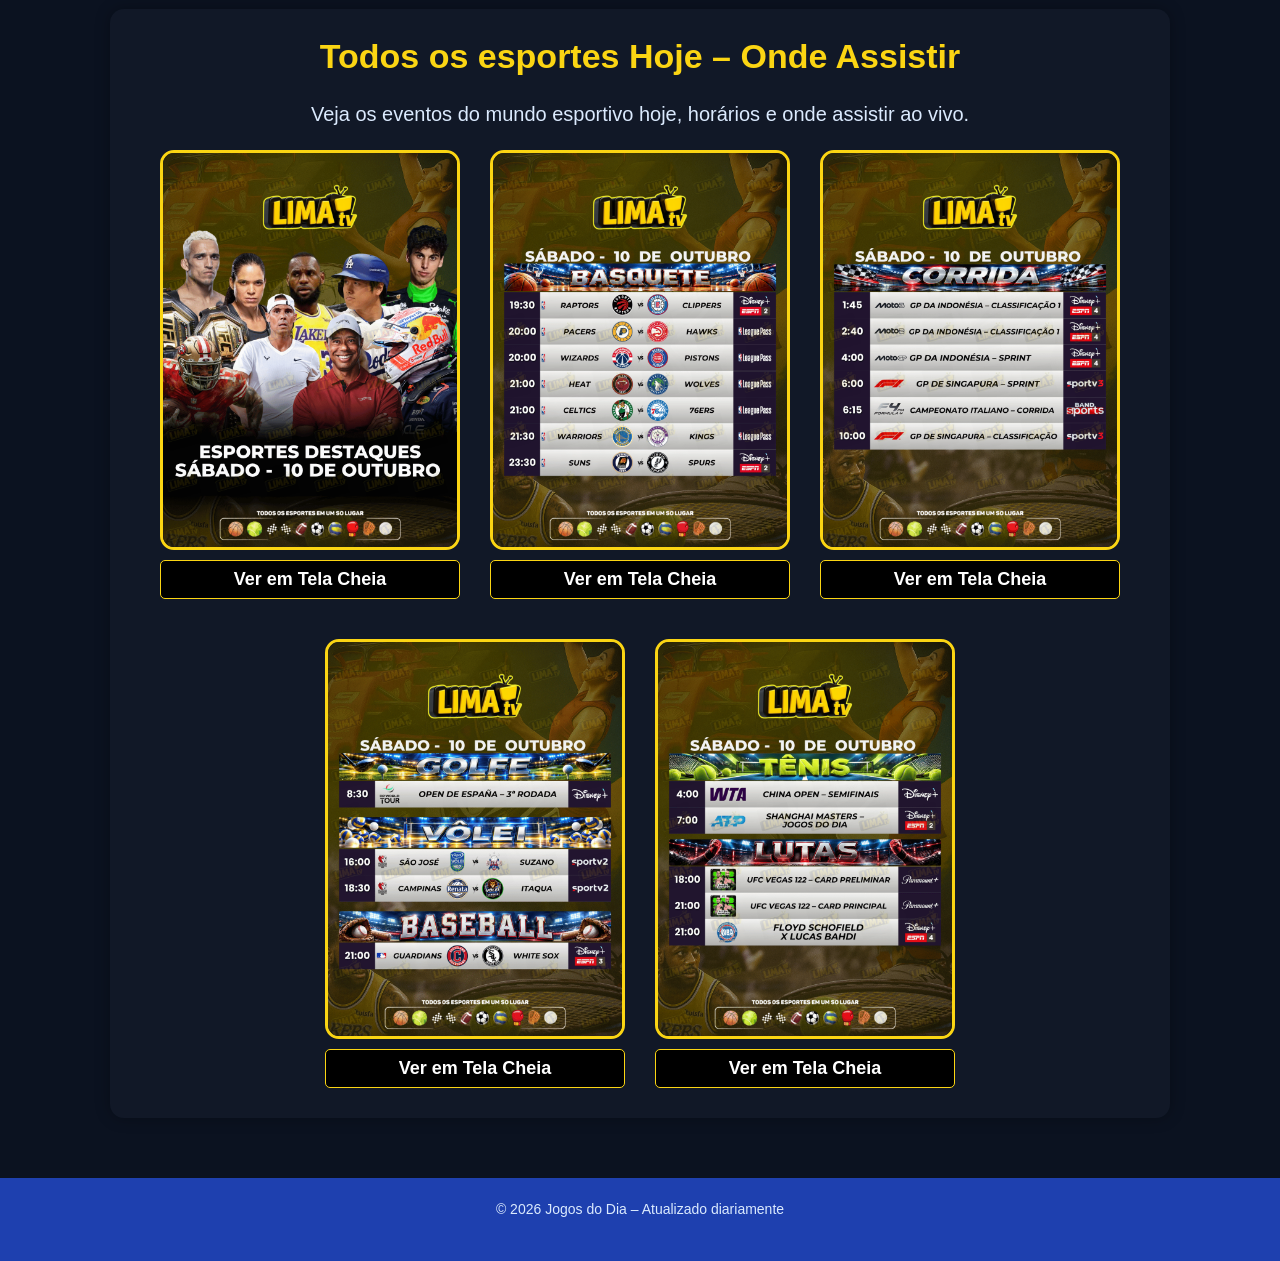
==== commit c7919de9: "atualizacao 10/10/2026" ====
--- a/index.html
+++ b/index.html
@@ -134,7 +134,7 @@
           <div class="container-imagens">
             <div>
               <img
-                src="futebol/capa_com_logo.png?v=09/10/06"
+                src="futebol/capa_com_logo.png?v=10/10/06"
                 alt="Jogos de futebol de hoje com horários e onde assistir"
                 width="300"
                 height="400"
@@ -145,7 +145,7 @@
 
             <div>
               <img
-                src="futebol/banner_1.png?v=09/10/06"
+                src="futebol/banner_1.png?v=10/10/06"
                 alt="Jogos de futebol de hoje com horários e onde assistir"
                 width="300"
                 height="400"
@@ -157,7 +157,31 @@
             
             <div>
               <img
-                src="futebol/banner_2.png?v=09/10/06"
+                src="futebol/banner_2.png?v=10/10/06"
+                alt="Jogos de futebol de hoje com horários e onde assistir"
+                width="300"
+                height="400"
+                loading="lazy"
+              />
+              <button class="btn-fullscreen">Ver em Tela Cheia</button>
+            </div>
+
+            
+            <div>
+              <img
+                src="futebol/banner_3.png?v=10/10/06"
+                alt="Jogos de futebol de hoje com horários e onde assistir"
+                width="300"
+                height="400"
+                loading="lazy"
+              />
+              <button class="btn-fullscreen">Ver em Tela Cheia</button>
+            </div>
+
+            
+            <div>
+              <img
+                src="futebol/banner_4.png?v=10/10/06"
                 alt="Jogos de futebol de hoje com horários e onde assistir"
                 width="300"
                 height="400"
@@ -186,18 +210,29 @@
           <div class="container-imagens">
             <div>
               <img
-                src="nba/capa_com_logo.png?v=09/10"
-                alt="Jogos da NBA hoje com transmissão ao vivo"
-                width="300"
-                height="400"
-                loading="lazy"
-              />
-              <button class="btn-fullscreen">Ver em Tela Cheia</button>
-            </div>
-
-            <div>
-              <img
-                src="nba/banner_1.png?v=09/10"
+                src="nba/capa_com_logo.png?v=10/10"
+                alt="Jogos da NBA hoje com transmissão ao vivo"
+                width="300"
+                height="400"
+                loading="lazy"
+              />
+              <button class="btn-fullscreen">Ver em Tela Cheia</button>
+            </div>
+
+            <div>
+              <img
+                src="nba/banner_1.png?v=10/10"
+                alt="Jogos da NBA hoje com transmissão ao vivo"
+                width="300"
+                height="400"
+                loading="lazy"
+              />
+              <button class="btn-fullscreen">Ver em Tela Cheia</button>
+            </div>
+            
+            <div>
+              <img
+                src="nba/banner_2.png?v=10/10"
                 alt="Jogos da NBA hoje com transmissão ao vivo"
                 width="300"
                 height="400"
@@ -221,36 +256,51 @@
           <div class="container-imagens">
             <div>
               <img
-                src="nfl/capa_com_logo.png?=v09/10/2026"
-                alt="Jogos da NBA hoje com transmissão ao vivo"
-                width="300"
-                height="400"
-                loading="lazy"
-              />
-              <button class="btn-fullscreen">Ver em Tela Cheia</button>
-            </div>
-
-            <div>
-              <img
-                src="nba/banner_1.png?v=09/10"
-                alt="Jogos da NBA hoje com transmissão ao vivo"
-                width="300"
-                height="400"
-                loading="lazy"
-              />
-              <button class="btn-fullscreen">Ver em Tela Cheia</button>
-            </div>
-
-            <div>
-              <img
-                src="nba/banner_2.png?v=08/10"
-                alt="Jogos da NBA hoje com transmissão ao vivo"
-                width="300"
-                height="400"
-                loading="lazy"
-              />
-              <button class="btn-fullscreen">Ver em Tela Cheia</button>
-            </div>
+                src="nfl/capa_com_logo.png?=v10/10/2026"
+                alt="Jogos da NBA hoje com transmissão ao vivo"
+                width="300"
+                height="400"
+                loading="lazy"
+              />
+              <button class="btn-fullscreen">Ver em Tela Cheia</button>
+            </div>
+
+            <div>
+              <img
+                src="nfl/banner_1.png?v=10/10"
+                alt="Jogos da NBA hoje com transmissão ao vivo"
+                width="300"
+                height="400"
+                loading="lazy"
+              />
+              <button class="btn-fullscreen">Ver em Tela Cheia</button>
+            </div>
+
+         
+            <div>
+              <img
+                src="nfl/banner_2.png?v=10/10"
+                alt="Jogos da NBA hoje com transmissão ao vivo"
+                width="300"
+                height="400"
+                loading="lazy"
+              />
+              <button class="btn-fullscreen">Ver em Tela Cheia</button>
+            </div>
+
+         
+            <div>
+              <img
+                src="nfl/banner_3.png?v=10/10"
+                alt="Jogos da NBA hoje com transmissão ao vivo"
+                width="300"
+                height="400"
+                loading="lazy"
+              />
+              <button class="btn-fullscreen">Ver em Tela Cheia</button>
+            </div>
+
+         
           </div>
         </div>
       </section>
@@ -263,18 +313,18 @@
 
         <div class="div-imagens">
           <div class="container-imagens">
-            <p>PRÓXIMO GP DO AZERBAIJÃO 11/10/2026</p>
-            <!-- <div>
-              <img
-                src="f1/banner_1.png?v=04/10"
-                alt="Jogos da NBA hoje com transmissão ao vivo"
-                width="300"
-                height="400"
-                loading="lazy"
-              />
-
-              <button class="btn-fullscreen">Ver em Tela Cheia</button>
-            </div> -->
+            <!-- <p>PRÓXIMO GP DO AZERBAIJÃO 11/10/2026</p> -->
+            <div>
+              <img
+                src="f1/banner_1.png?v=10/10"
+                alt="Jogos da NBA hoje com transmissão ao vivo"
+                width="300"
+                height="400"
+                loading="lazy"
+              />
+
+              <button class="btn-fullscreen">Ver em Tela Cheia</button>
+            </div>
           </div>
         </div>
       </section>
@@ -288,13 +338,13 @@
           vivo.
         </p>
 
-        <p>PRÓXIMO EVENTO DIA 10/10/2026</p>
+        <!-- <p>PRÓXIMO EVENTO DIA 10/10/2026</p> -->
 
         <div class="div-imagens">
-          <!-- <div class="container-imagens">
-            <div>
-              <img
-                src="ufc/capa_com_logo.png?v=03/10/2026"
+          <div class="container-imagens">
+            <div>
+              <img
+                src="ufc/capa_com_logo.png?v=10/10/2026"
                 alt="Evento UFC hoje com horário e transmissão"
                 width="300"
                 height="400"
@@ -302,61 +352,6 @@
               />
               <button class="btn-fullscreen">Ver em Tela Cheia</button>
             </div>
-
-            <div>
-              <img
-                src="ufc/banner_1.png?v=03/10/2026"
-                alt="Evento UFC hoje com horário e transmissão"
-                width="300"
-                height="400"
-                loading="lazy"
-              />
-              <button class="btn-fullscreen">Ver em Tela Cheia</button>
-            </div>
-
-            <div>
-              <img
-                src="ufc/banner_2.png?v=03/10/2026"
-                alt="Evento UFC hoje com horário e transmissão"
-                width="300"
-                height="400"
-                loading="lazy"
-              />
-              <button class="btn-fullscreen">Ver em Tela Cheia</button>
-            </div>
-
-            <div>
-              <img
-                src="ufc/banner_3.png?v=03/10/2026"
-                alt="Evento UFC hoje com horário e transmissão"
-                width="300"
-                height="400"
-                loading="lazy"
-              />
-              <button class="btn-fullscreen">Ver em Tela Cheia</button>
-            </div>
-
-            <div>
-              <img
-                src="ufc/banner_4.png?v=03/10/2026"
-                alt="Evento UFC hoje com horário e transmissão"
-                width="300"
-                height="400"
-                loading="lazy"
-              />
-              <button class="btn-fullscreen">Ver em Tela Cheia</button>
-            </div>
-
-            <div>
-              <img
-                src="ufc/banner_5.png?v=03/10/2026"
-                alt="Evento UFC hoje com horário e transmissão"
-                width="300"
-                height="400"
-                loading="lazy"
-              />
-              <button class="btn-fullscreen">Ver em Tela Cheia</button>
-            </div> -->
 
 
 
@@ -377,7 +372,7 @@
           <div class="container-imagens">
             <div>
               <img
-                src="esportes/banner_1.png?=v09/10/2026"
+                src="esportes/banner_1.png?=v10/10/2026"
                 alt="Evento ESPORTES hoje com horário e transmissão"
                 width="300"
                 height="400"
@@ -388,7 +383,7 @@
 
             <div>
               <img
-                src="esportes/banner_2.png?=09/10/2026"
+                src="esportes/banner_2.png?=10/10/2026"
                 alt="Evento ESPORTES hoje com horário e transmissão"
                 width="300"
                 height="400"
@@ -400,7 +395,7 @@
             
             <div>
               <img
-                src="esportes/banner_3.png?=09/10/2026"
+                src="esportes/banner_3.png?=10/10/2026"
                 alt="Evento ESPORTES hoje com horário e transmissão"
                 width="300"
                 height="400"
@@ -411,7 +406,18 @@
 
             <div>
               <img
-                src="esportes/banner_4.png?=09/10/2026"
+                src="esportes/banner_4.png?=10/10/2026"
+                alt="Evento ESPORTES hoje com horário e transmissão"
+                width="300"
+                height="400"
+                loading="lazy"
+              />
+              <button class="btn-fullscreen">Ver em Tela Cheia</button>
+            </div>
+
+            <div>
+              <img
+                src="esportes/banner_5.png?=10/10/2026"
                 alt="Evento ESPORTES hoje com horário e transmissão"
                 width="300"
                 height="400"
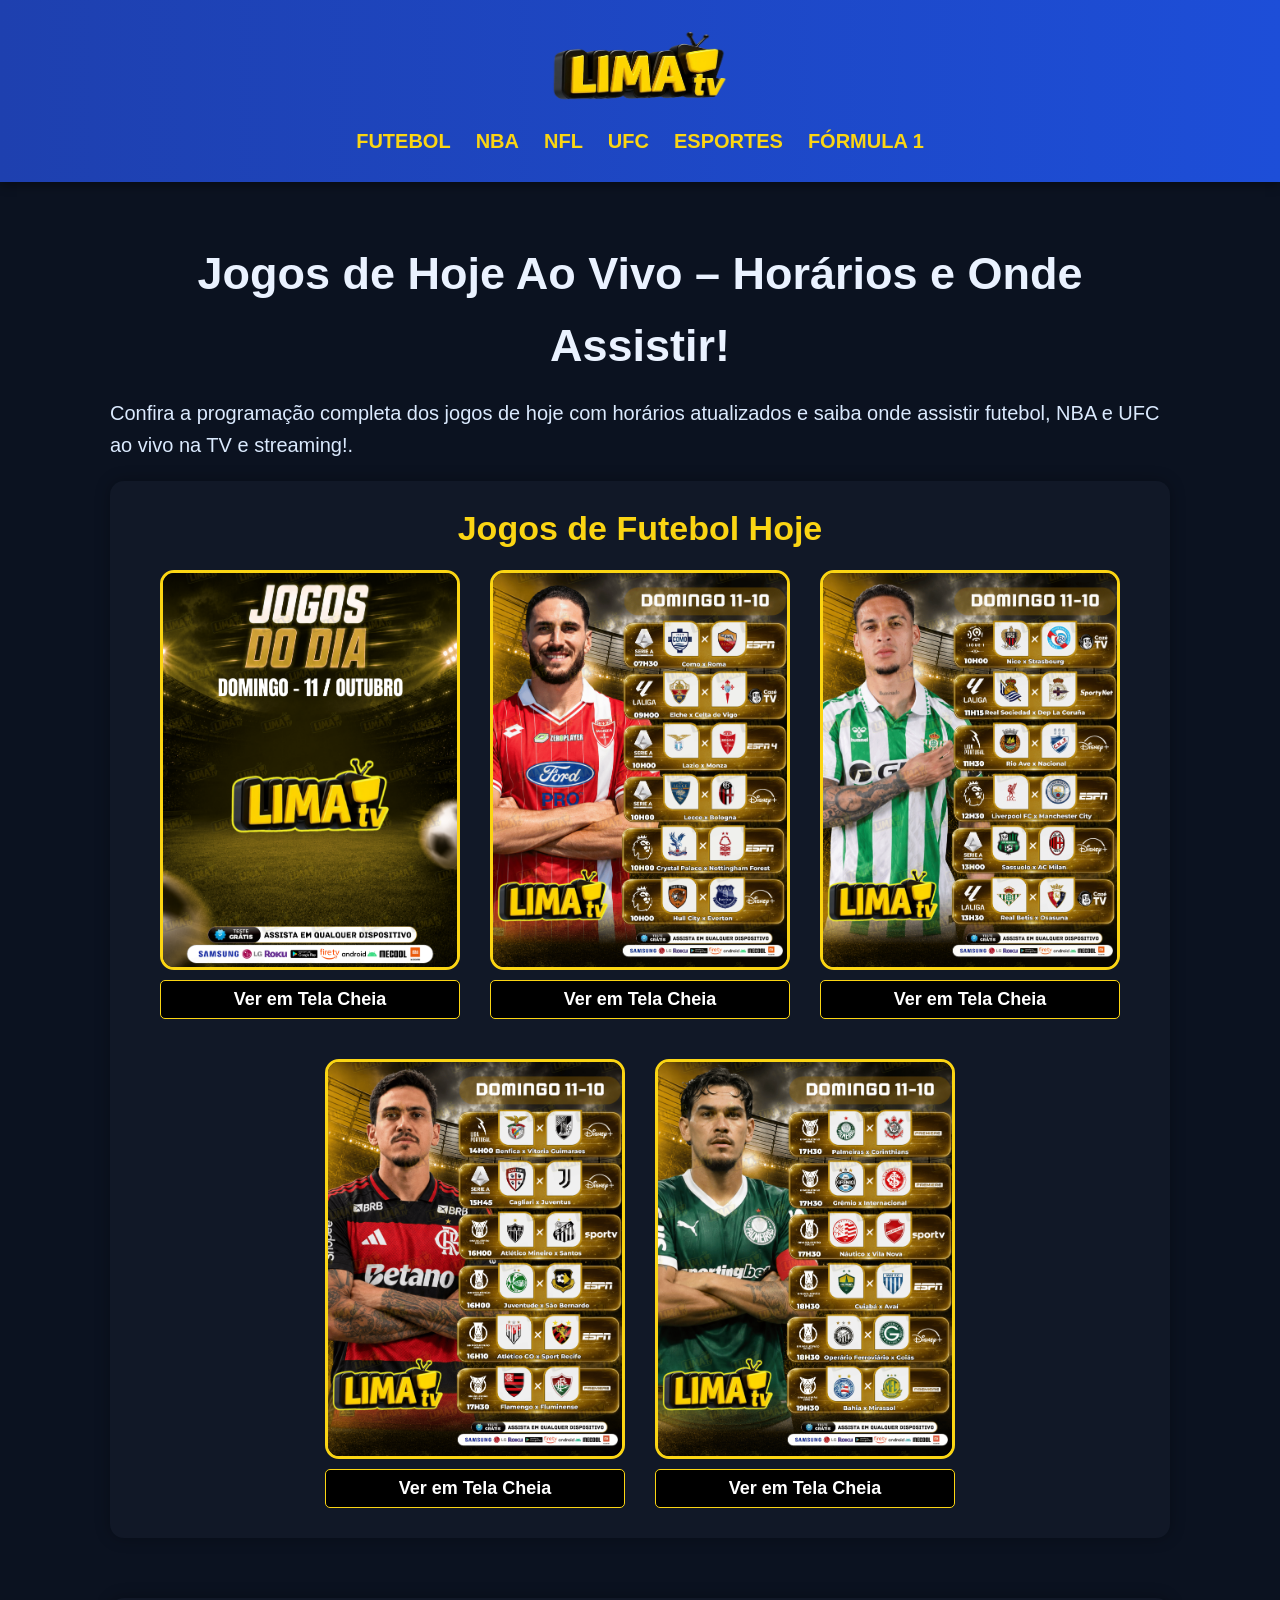
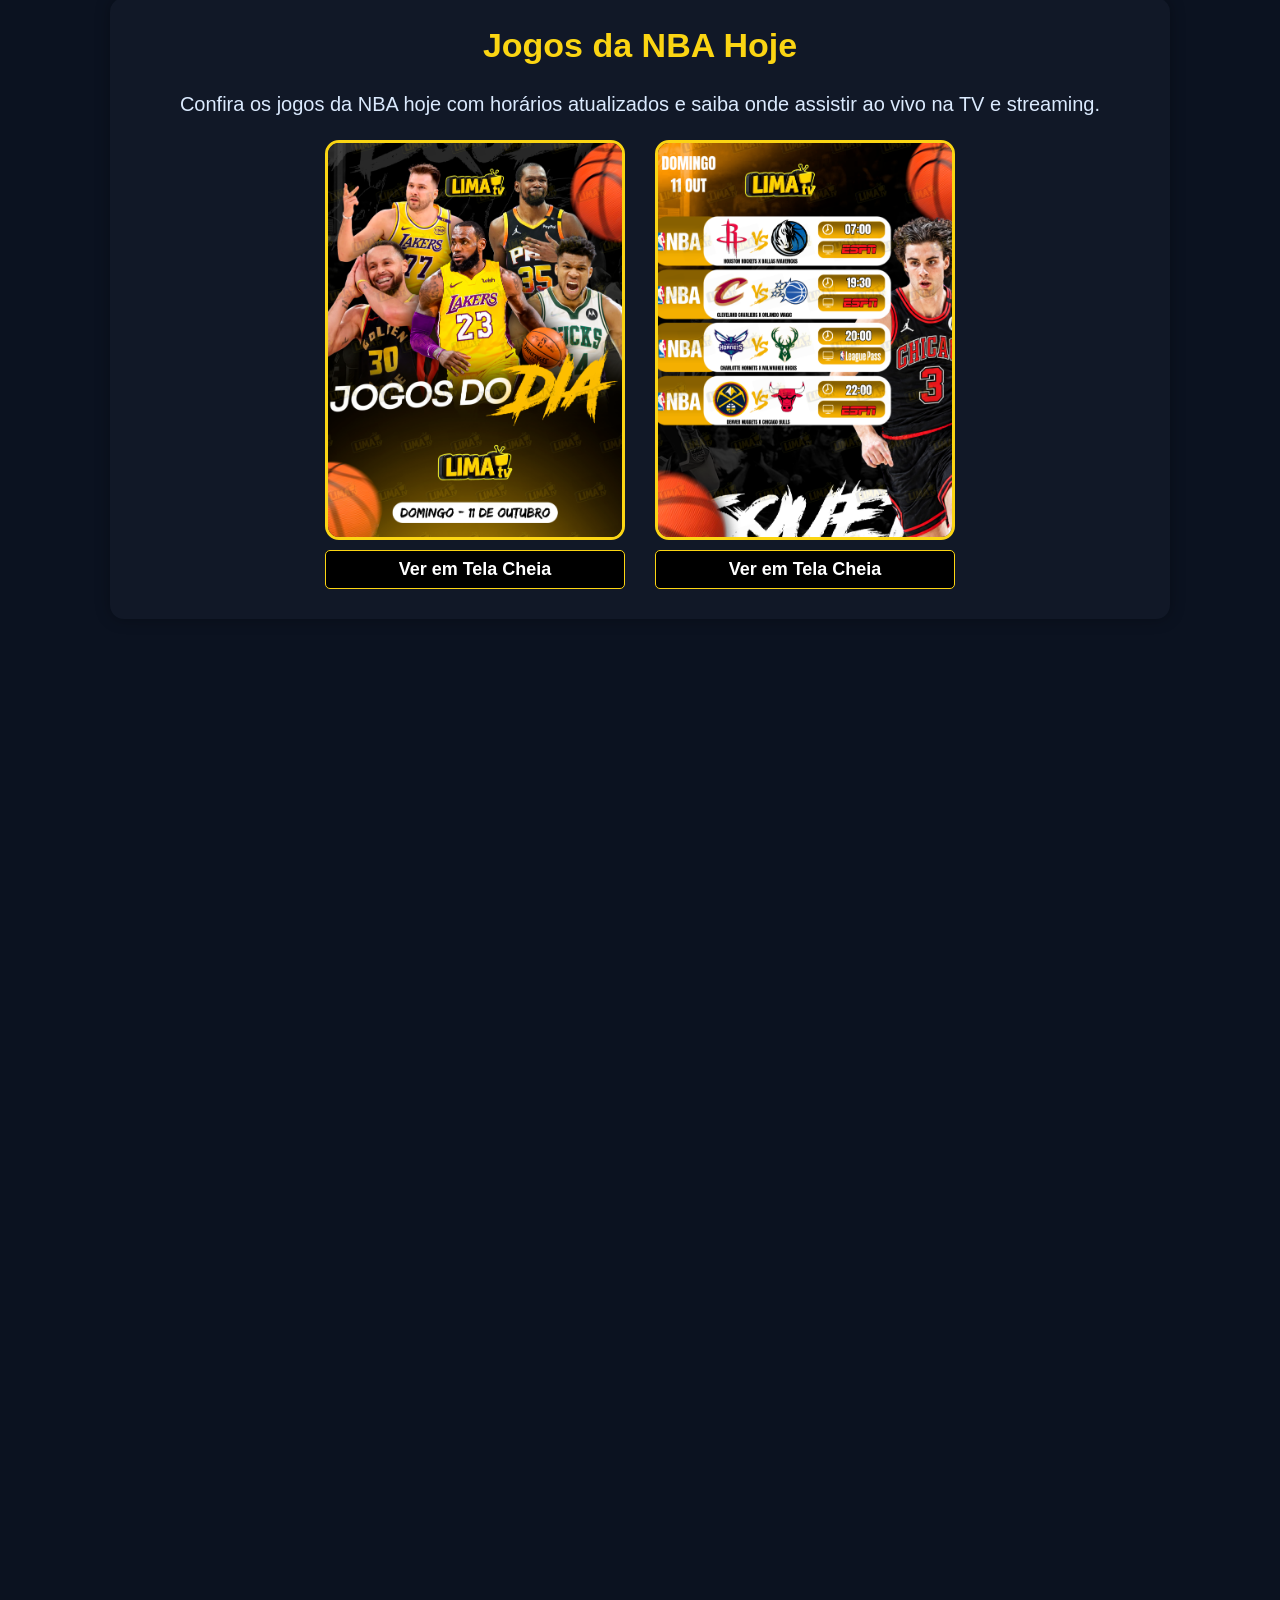
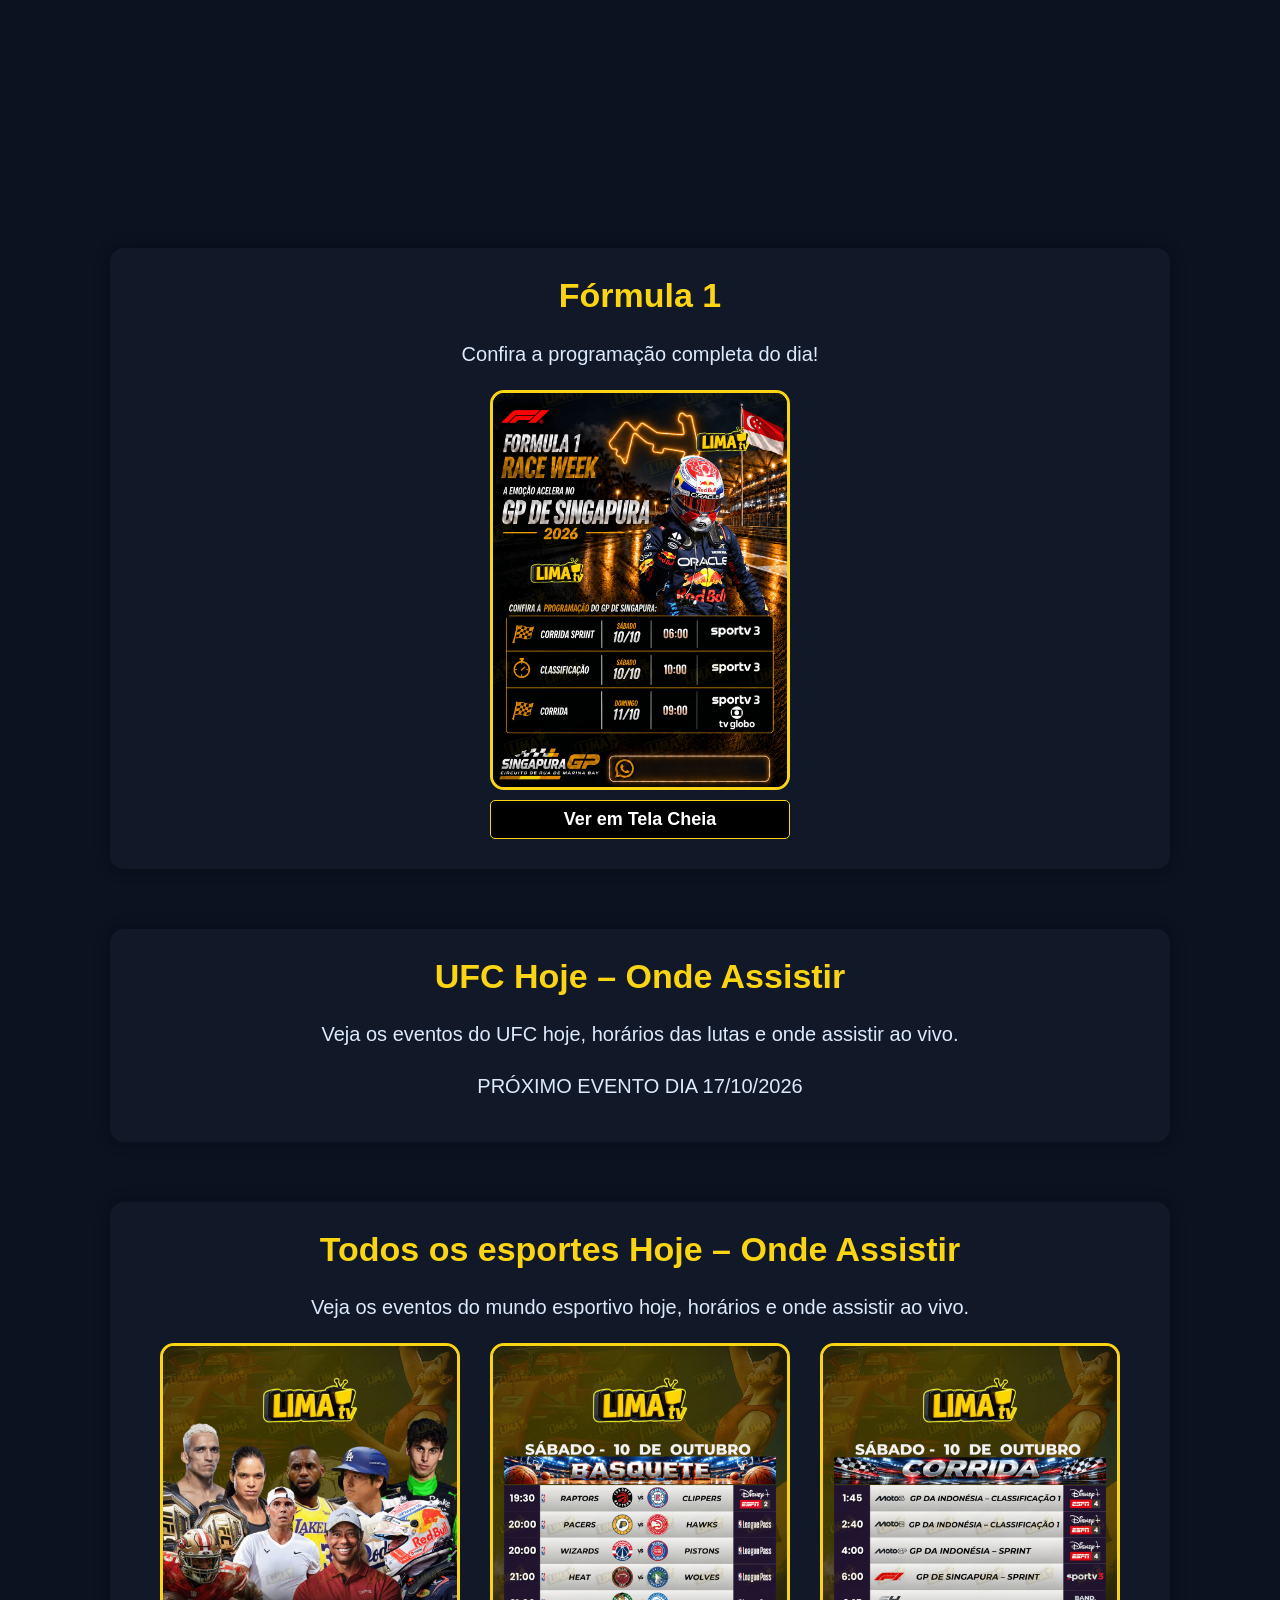
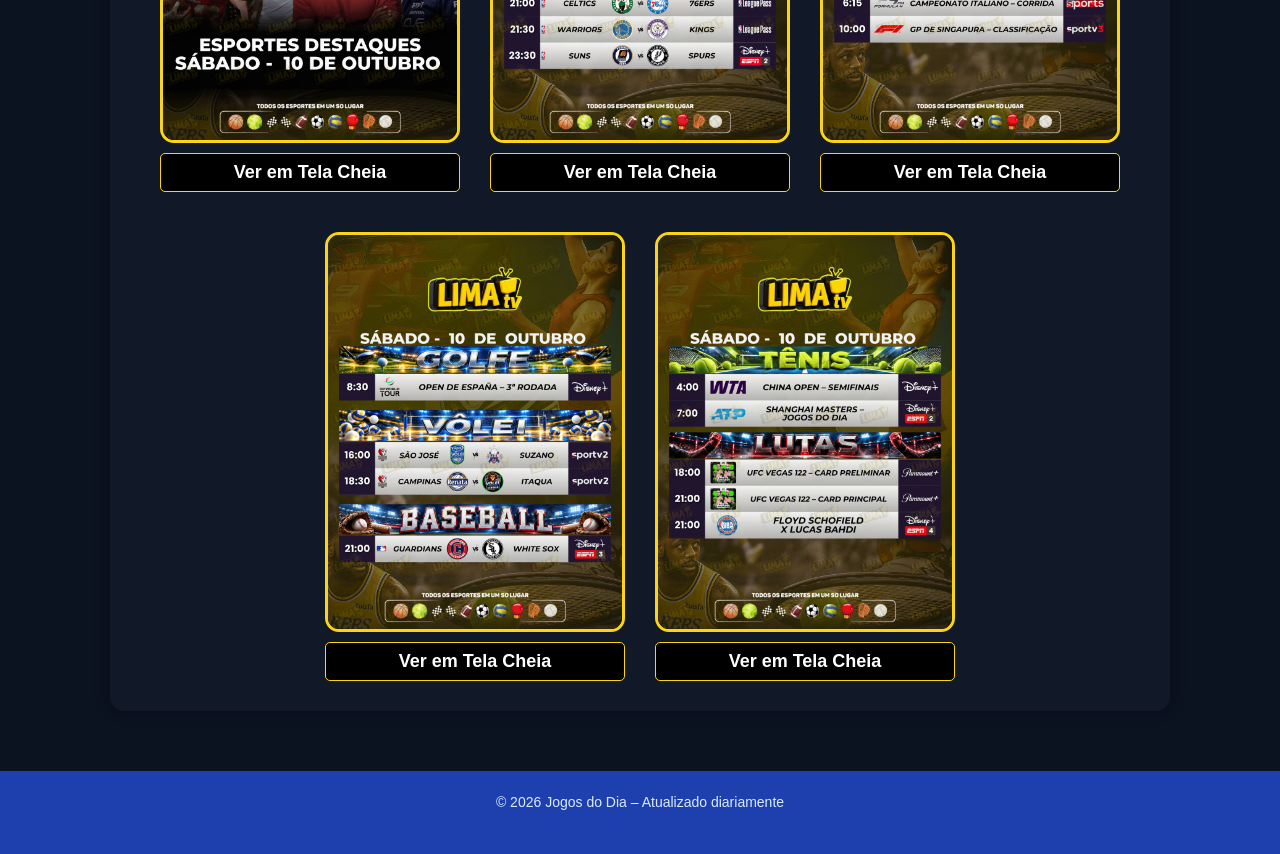
==== commit d9688aab: "atualizacao 11/10/2026" ====
--- a/index.html
+++ b/index.html
@@ -134,7 +134,7 @@
           <div class="container-imagens">
             <div>
               <img
-                src="futebol/capa_com_logo.png?v=10/10/06"
+                src="futebol/capa_com_logo.png?v=11/10/06"
                 alt="Jogos de futebol de hoje com horários e onde assistir"
                 width="300"
                 height="400"
@@ -145,7 +145,7 @@
 
             <div>
               <img
-                src="futebol/banner_1.png?v=10/10/06"
+                src="futebol/banner_1.png?v=11/10/06"
                 alt="Jogos de futebol de hoje com horários e onde assistir"
                 width="300"
                 height="400"
@@ -157,7 +157,7 @@
             
             <div>
               <img
-                src="futebol/banner_2.png?v=10/10/06"
+                src="futebol/banner_2.png?v=11/10/06"
                 alt="Jogos de futebol de hoje com horários e onde assistir"
                 width="300"
                 height="400"
@@ -169,7 +169,7 @@
             
             <div>
               <img
-                src="futebol/banner_3.png?v=10/10/06"
+                src="futebol/banner_3.png?v=11/10/06"
                 alt="Jogos de futebol de hoje com horários e onde assistir"
                 width="300"
                 height="400"
@@ -181,7 +181,7 @@
             
             <div>
               <img
-                src="futebol/banner_4.png?v=10/10/06"
+                src="futebol/banner_4.png?v=11/10/06"
                 alt="Jogos de futebol de hoje com horários e onde assistir"
                 width="300"
                 height="400"
@@ -210,36 +210,27 @@
           <div class="container-imagens">
             <div>
               <img
-                src="nba/capa_com_logo.png?v=10/10"
-                alt="Jogos da NBA hoje com transmissão ao vivo"
-                width="300"
-                height="400"
-                loading="lazy"
-              />
-              <button class="btn-fullscreen">Ver em Tela Cheia</button>
-            </div>
-
-            <div>
-              <img
-                src="nba/banner_1.png?v=10/10"
-                alt="Jogos da NBA hoje com transmissão ao vivo"
-                width="300"
-                height="400"
-                loading="lazy"
-              />
-              <button class="btn-fullscreen">Ver em Tela Cheia</button>
-            </div>
-            
-            <div>
-              <img
-                src="nba/banner_2.png?v=10/10"
-                alt="Jogos da NBA hoje com transmissão ao vivo"
-                width="300"
-                height="400"
-                loading="lazy"
-              />
-              <button class="btn-fullscreen">Ver em Tela Cheia</button>
-            </div>
+                src="nba/capa_com_logo.png?v=11/10"
+                alt="Jogos da NBA hoje com transmissão ao vivo"
+                width="300"
+                height="400"
+                loading="lazy"
+              />
+              <button class="btn-fullscreen">Ver em Tela Cheia</button>
+            </div>
+
+            <div>
+              <img
+                src="nba/banner_1.png?v=11/10"
+                alt="Jogos da NBA hoje com transmissão ao vivo"
+                width="300"
+                height="400"
+                loading="lazy"
+              />
+              <button class="btn-fullscreen">Ver em Tela Cheia</button>
+            </div>
+            
+          
           </div>
         </div>
       </section>
@@ -256,18 +247,18 @@
           <div class="container-imagens">
             <div>
               <img
-                src="nfl/capa_com_logo.png?=v10/10/2026"
-                alt="Jogos da NBA hoje com transmissão ao vivo"
-                width="300"
-                height="400"
-                loading="lazy"
-              />
-              <button class="btn-fullscreen">Ver em Tela Cheia</button>
-            </div>
-
-            <div>
-              <img
-                src="nfl/banner_1.png?v=10/10"
+                src="nfl/capa_com_logo.png?=v11/10/2026"
+                alt="Jogos da NBA hoje com transmissão ao vivo"
+                width="300"
+                height="400"
+                loading="lazy"
+              />
+              <button class="btn-fullscreen">Ver em Tela Cheia</button>
+            </div>
+
+            <div>
+              <img
+                src="nfl/banner_1.png?v=11/10"
                 alt="Jogos da NBA hoje com transmissão ao vivo"
                 width="300"
                 height="400"
@@ -279,7 +270,7 @@
          
             <div>
               <img
-                src="nfl/banner_2.png?v=10/10"
+                src="nfl/banner_2.png?v=11/10"
                 alt="Jogos da NBA hoje com transmissão ao vivo"
                 width="300"
                 height="400"
@@ -291,7 +282,7 @@
          
             <div>
               <img
-                src="nfl/banner_3.png?v=10/10"
+                src="nfl/banner_3.png?v=11/10"
                 alt="Jogos da NBA hoje com transmissão ao vivo"
                 width="300"
                 height="400"
@@ -338,11 +329,11 @@
           vivo.
         </p>
 
-        <!-- <p>PRÓXIMO EVENTO DIA 10/10/2026</p> -->
+        <p>PRÓXIMO EVENTO DIA 17/10/2026</p>
 
         <div class="div-imagens">
           <div class="container-imagens">
-            <div>
+            <!-- <div>
               <img
                 src="ufc/capa_com_logo.png?v=10/10/2026"
                 alt="Evento UFC hoje com horário e transmissão"
@@ -352,7 +343,7 @@
               />
               <button class="btn-fullscreen">Ver em Tela Cheia</button>
             </div>
-
+ -->
 
 
           </div>
@@ -372,7 +363,7 @@
           <div class="container-imagens">
             <div>
               <img
-                src="esportes/banner_1.png?=v10/10/2026"
+                src="esportes/banner_1.png?=v11/10/2026"
                 alt="Evento ESPORTES hoje com horário e transmissão"
                 width="300"
                 height="400"
@@ -383,7 +374,7 @@
 
             <div>
               <img
-                src="esportes/banner_2.png?=10/10/2026"
+                src="esportes/banner_2.png?=11/10/2026"
                 alt="Evento ESPORTES hoje com horário e transmissão"
                 width="300"
                 height="400"
@@ -395,7 +386,7 @@
             
             <div>
               <img
-                src="esportes/banner_3.png?=10/10/2026"
+                src="esportes/banner_3.png?=11/10/2026"
                 alt="Evento ESPORTES hoje com horário e transmissão"
                 width="300"
                 height="400"
@@ -406,7 +397,7 @@
 
             <div>
               <img
-                src="esportes/banner_4.png?=10/10/2026"
+                src="esportes/banner_4.png?=11/10/2026"
                 alt="Evento ESPORTES hoje com horário e transmissão"
                 width="300"
                 height="400"
@@ -417,7 +408,7 @@
 
             <div>
               <img
-                src="esportes/banner_5.png?=10/10/2026"
+                src="esportes/banner_5.png?=11/10/2026"
                 alt="Evento ESPORTES hoje com horário e transmissão"
                 width="300"
                 height="400"
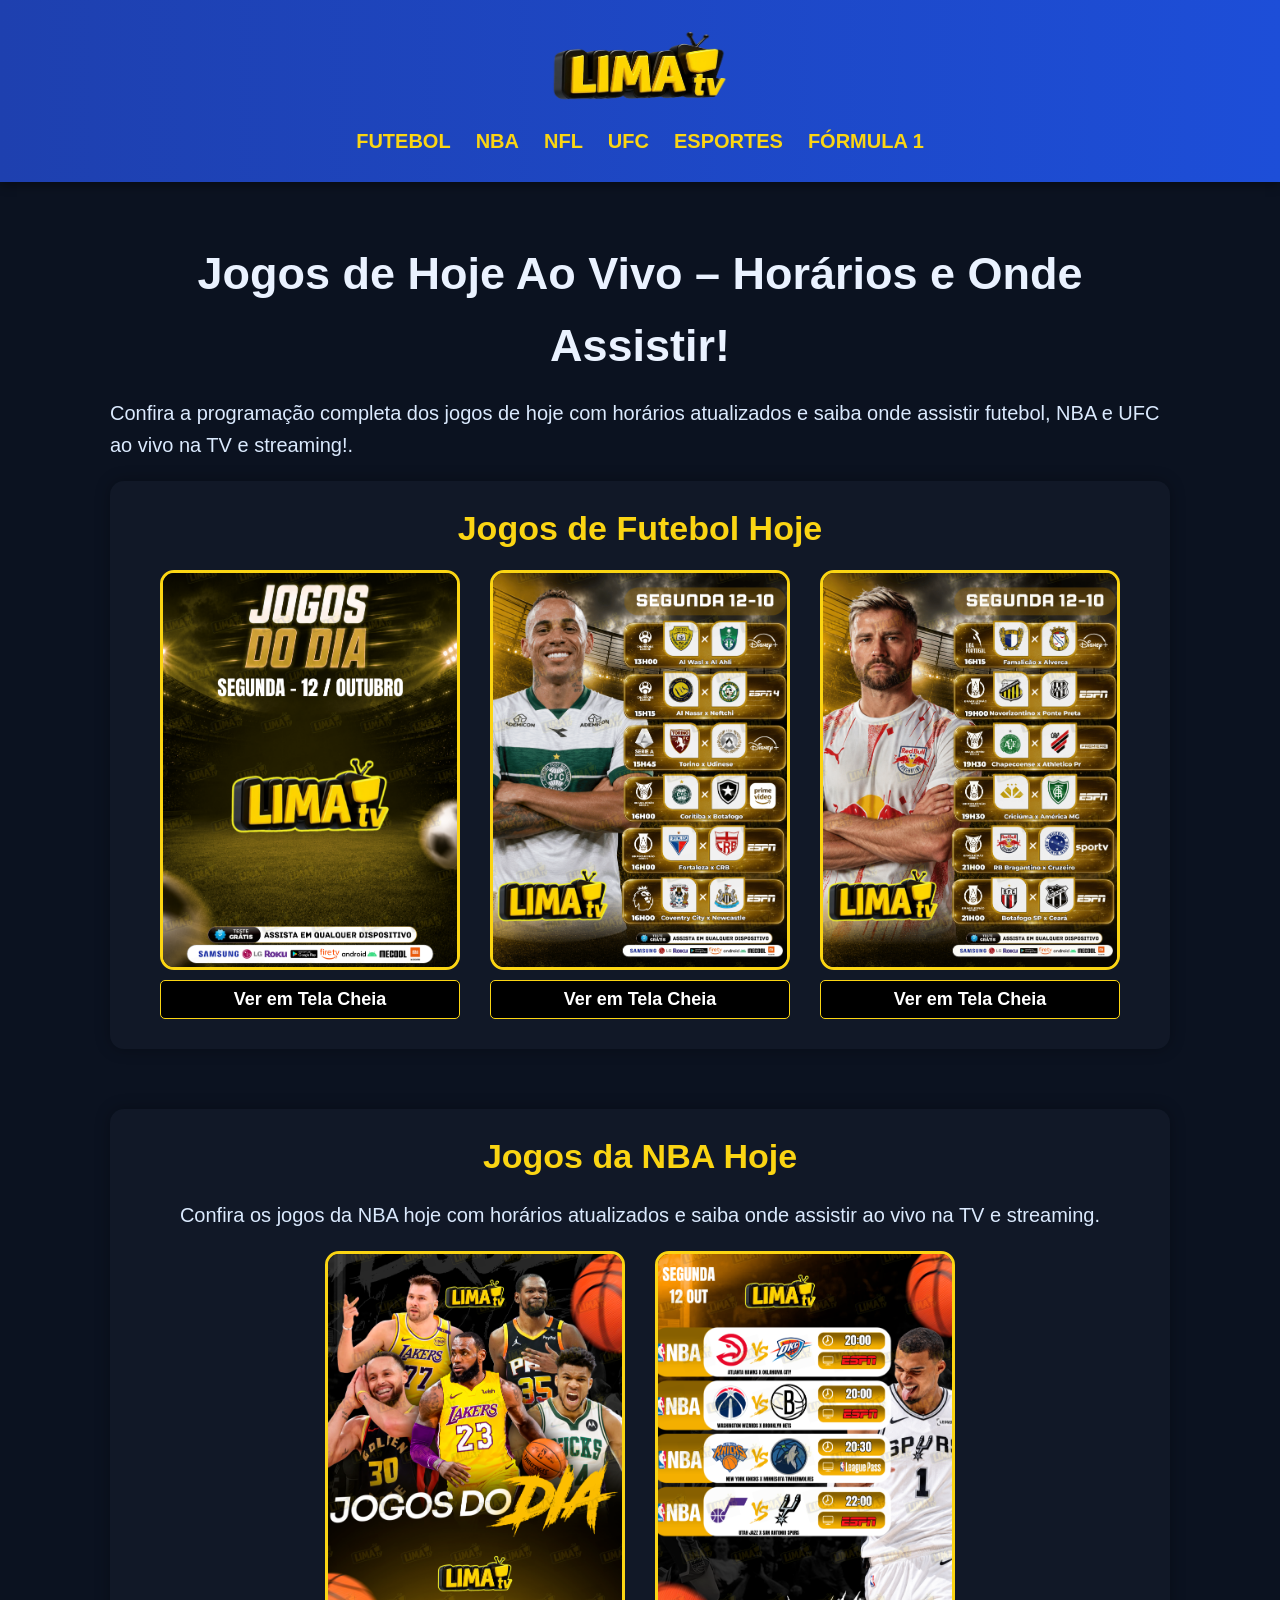
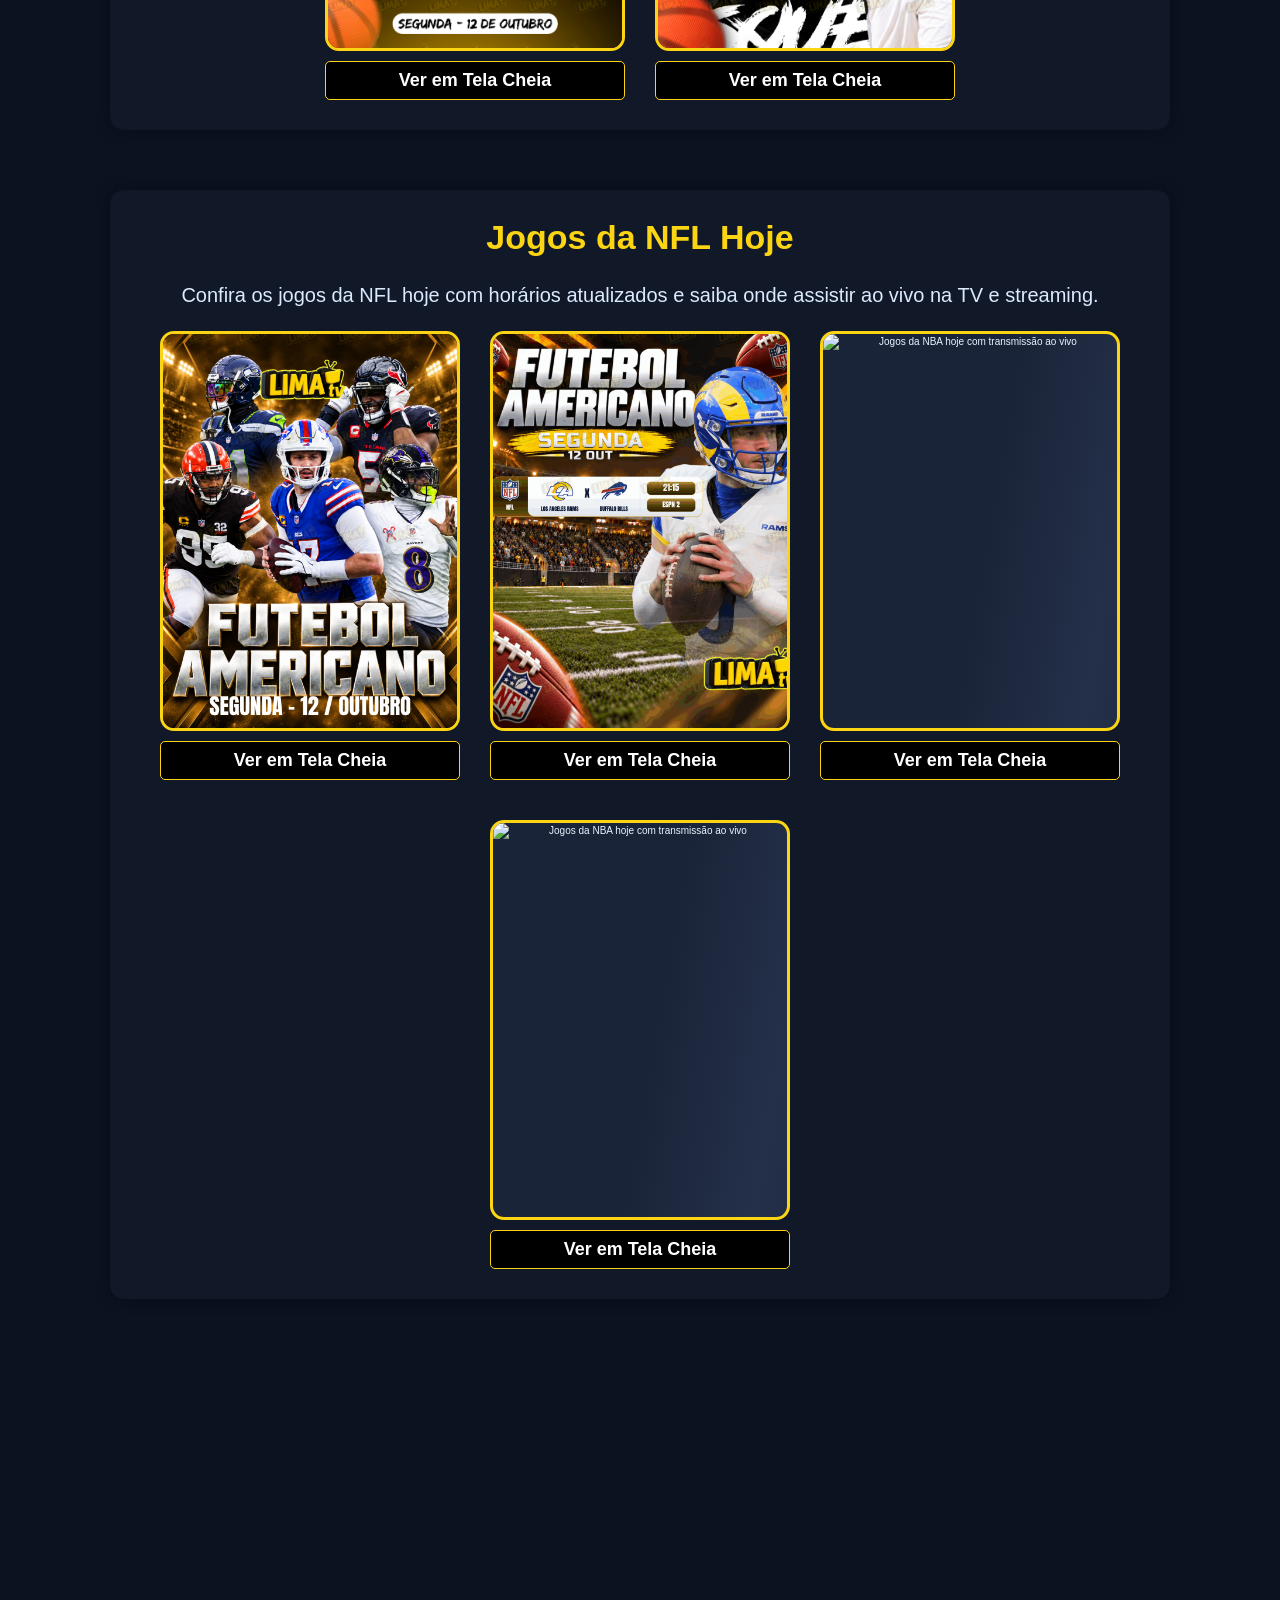
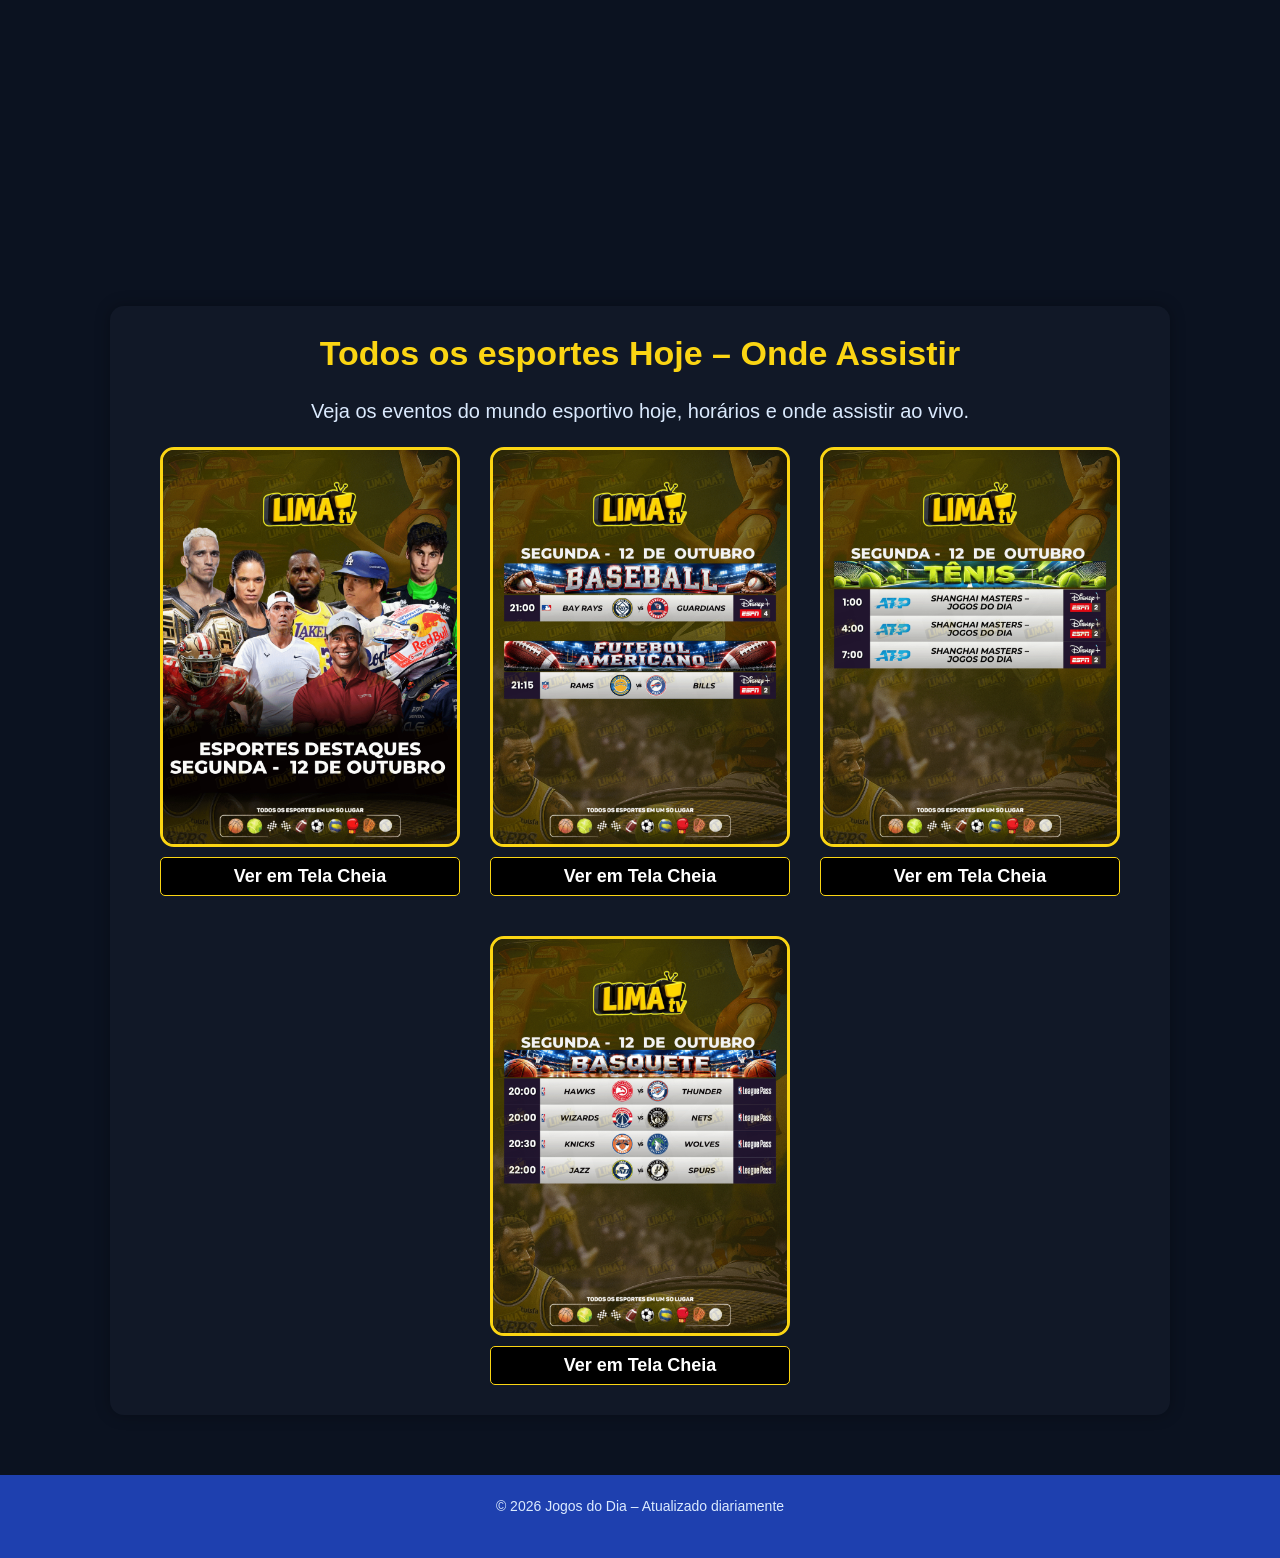
==== commit 3533de74: "atualizacao 12/10/2026" ====
--- a/index.html
+++ b/index.html
@@ -134,7 +134,7 @@
           <div class="container-imagens">
             <div>
               <img
-                src="futebol/capa_com_logo.png?v=11/10/06"
+                src="futebol/capa_com_logo.png?v=12/10/06"
                 alt="Jogos de futebol de hoje com horários e onde assistir"
                 width="300"
                 height="400"
@@ -145,7 +145,7 @@
 
             <div>
               <img
-                src="futebol/banner_1.png?v=11/10/06"
+                src="futebol/banner_1.png?v=12/10/06"
                 alt="Jogos de futebol de hoje com horários e onde assistir"
                 width="300"
                 height="400"
@@ -157,7 +157,7 @@
             
             <div>
               <img
-                src="futebol/banner_2.png?v=11/10/06"
+                src="futebol/banner_2.png?v=12/10/06"
                 alt="Jogos de futebol de hoje com horários e onde assistir"
                 width="300"
                 height="400"
@@ -167,31 +167,7 @@
             </div>
 
             
-            <div>
-              <img
-                src="futebol/banner_3.png?v=11/10/06"
-                alt="Jogos de futebol de hoje com horários e onde assistir"
-                width="300"
-                height="400"
-                loading="lazy"
-              />
-              <button class="btn-fullscreen">Ver em Tela Cheia</button>
-            </div>
-
-            
-            <div>
-              <img
-                src="futebol/banner_4.png?v=11/10/06"
-                alt="Jogos de futebol de hoje com horários e onde assistir"
-                width="300"
-                height="400"
-                loading="lazy"
-              />
-              <button class="btn-fullscreen">Ver em Tela Cheia</button>
-            </div>
-
-            
-      
+  
             
 
           </div>
@@ -210,18 +186,18 @@
           <div class="container-imagens">
             <div>
               <img
-                src="nba/capa_com_logo.png?v=11/10"
-                alt="Jogos da NBA hoje com transmissão ao vivo"
-                width="300"
-                height="400"
-                loading="lazy"
-              />
-              <button class="btn-fullscreen">Ver em Tela Cheia</button>
-            </div>
-
-            <div>
-              <img
-                src="nba/banner_1.png?v=11/10"
+                src="nba/capa_com_logo.png?v=12/10"
+                alt="Jogos da NBA hoje com transmissão ao vivo"
+                width="300"
+                height="400"
+                loading="lazy"
+              />
+              <button class="btn-fullscreen">Ver em Tela Cheia</button>
+            </div>
+
+            <div>
+              <img
+                src="nba/banner_1.png?v=12/10"
                 alt="Jogos da NBA hoje com transmissão ao vivo"
                 width="300"
                 height="400"
@@ -247,18 +223,18 @@
           <div class="container-imagens">
             <div>
               <img
-                src="nfl/capa_com_logo.png?=v11/10/2026"
-                alt="Jogos da NBA hoje com transmissão ao vivo"
-                width="300"
-                height="400"
-                loading="lazy"
-              />
-              <button class="btn-fullscreen">Ver em Tela Cheia</button>
-            </div>
-
-            <div>
-              <img
-                src="nfl/banner_1.png?v=11/10"
+                src="nfl/capa_com_logo.png?=v12/10/2026"
+                alt="Jogos da NBA hoje com transmissão ao vivo"
+                width="300"
+                height="400"
+                loading="lazy"
+              />
+              <button class="btn-fullscreen">Ver em Tela Cheia</button>
+            </div>
+
+            <div>
+              <img
+                src="nfl/banner_1.png?v=12/10"
                 alt="Jogos da NBA hoje com transmissão ao vivo"
                 width="300"
                 height="400"
@@ -304,8 +280,8 @@
 
         <div class="div-imagens">
           <div class="container-imagens">
-            <!-- <p>PRÓXIMO GP DO AZERBAIJÃO 11/10/2026</p> -->
-            <div>
+            <p>PRÓXIMO GP DOS ESTADOS UNIDOS 25/10/2026</p>
+            <!-- <div>
               <img
                 src="f1/banner_1.png?v=10/10"
                 alt="Jogos da NBA hoje com transmissão ao vivo"
@@ -315,7 +291,7 @@
               />
 
               <button class="btn-fullscreen">Ver em Tela Cheia</button>
-            </div>
+            </div> -->
           </div>
         </div>
       </section>
@@ -363,7 +339,7 @@
           <div class="container-imagens">
             <div>
               <img
-                src="esportes/banner_1.png?=v11/10/2026"
+                src="esportes/banner_1.png?=v12/10/2026"
                 alt="Evento ESPORTES hoje com horário e transmissão"
                 width="300"
                 height="400"
@@ -374,7 +350,7 @@
 
             <div>
               <img
-                src="esportes/banner_2.png?=11/10/2026"
+                src="esportes/banner_2.png?=12/10/2026"
                 alt="Evento ESPORTES hoje com horário e transmissão"
                 width="300"
                 height="400"
@@ -386,7 +362,7 @@
             
             <div>
               <img
-                src="esportes/banner_3.png?=11/10/2026"
+                src="esportes/banner_3.png?=12/10/2026"
                 alt="Evento ESPORTES hoje com horário e transmissão"
                 width="300"
                 height="400"
@@ -397,7 +373,7 @@
 
             <div>
               <img
-                src="esportes/banner_4.png?=11/10/2026"
+                src="esportes/banner_4.png?=12/10/2026"
                 alt="Evento ESPORTES hoje com horário e transmissão"
                 width="300"
                 height="400"
@@ -406,16 +382,7 @@
               <button class="btn-fullscreen">Ver em Tela Cheia</button>
             </div>
 
-            <div>
-              <img
-                src="esportes/banner_5.png?=11/10/2026"
-                alt="Evento ESPORTES hoje com horário e transmissão"
-                width="300"
-                height="400"
-                loading="lazy"
-              />
-              <button class="btn-fullscreen">Ver em Tela Cheia</button>
-            </div>
+          
 
 
           </div>
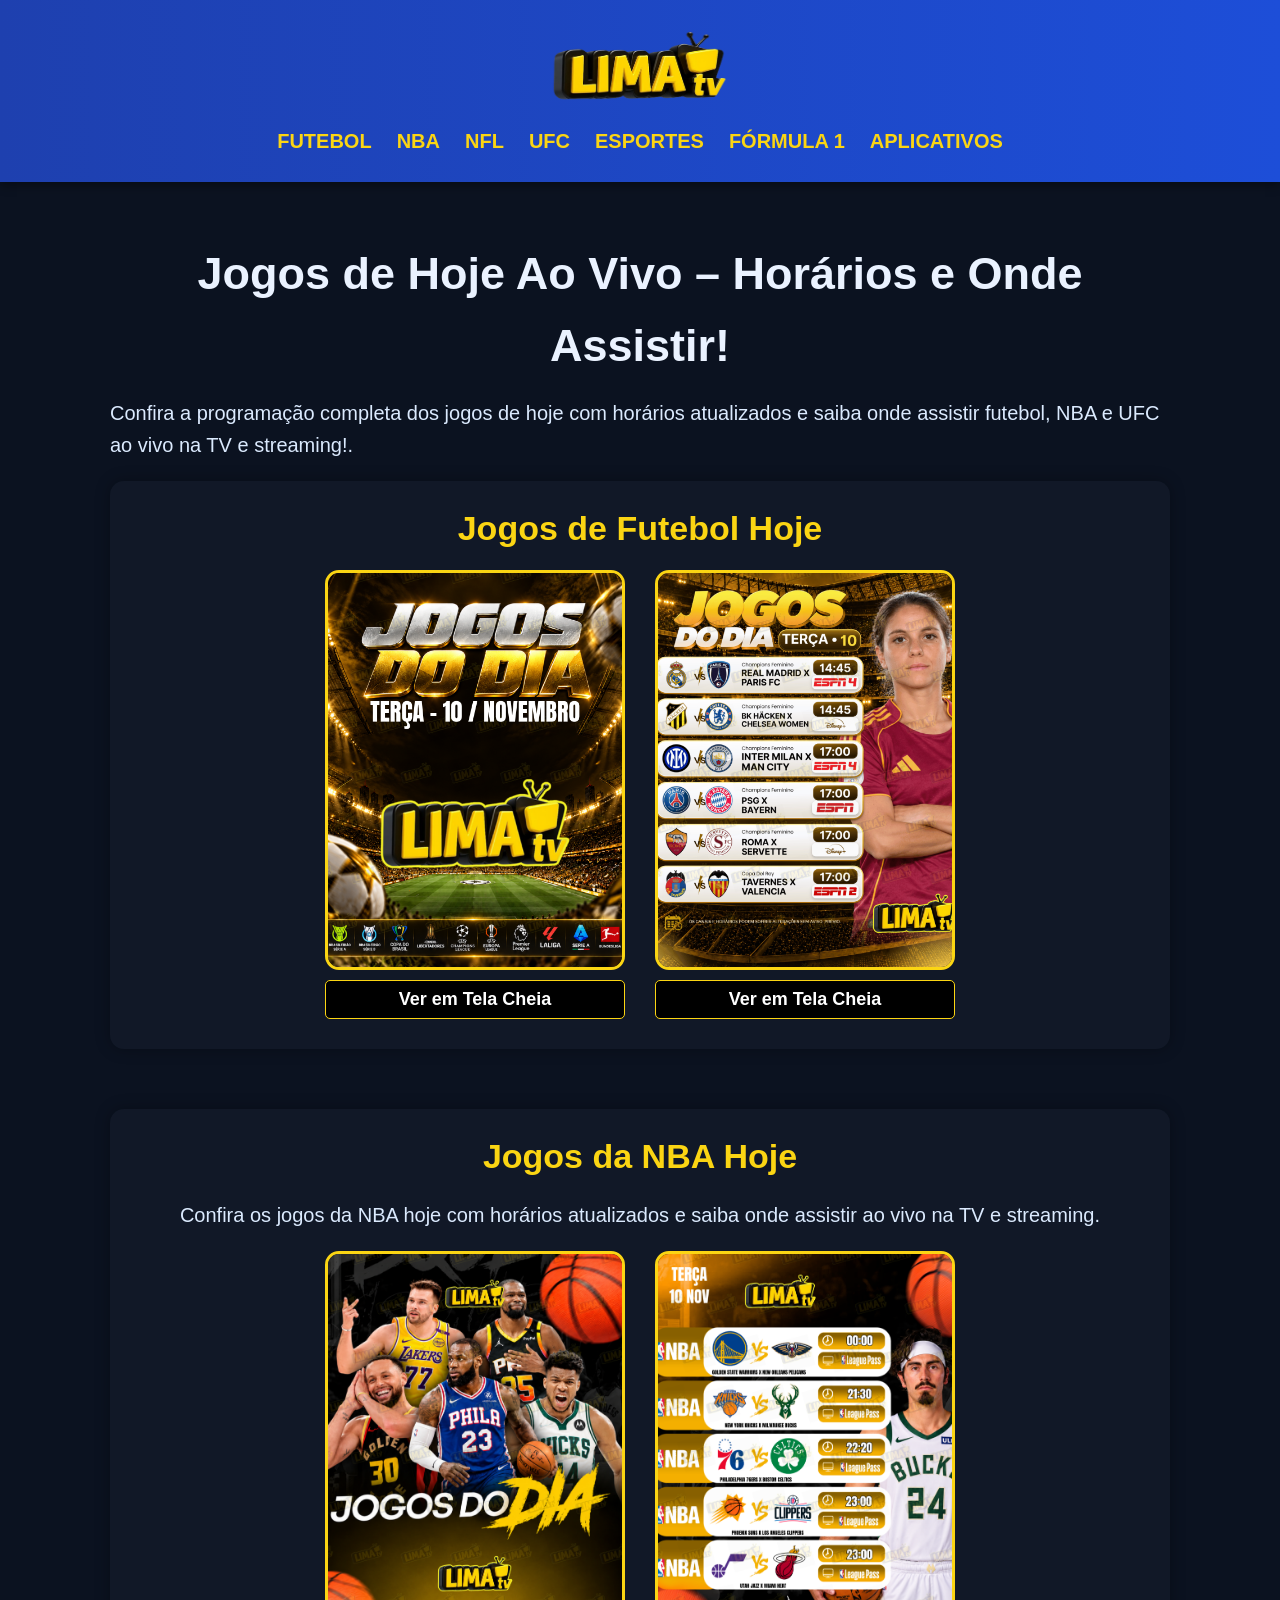
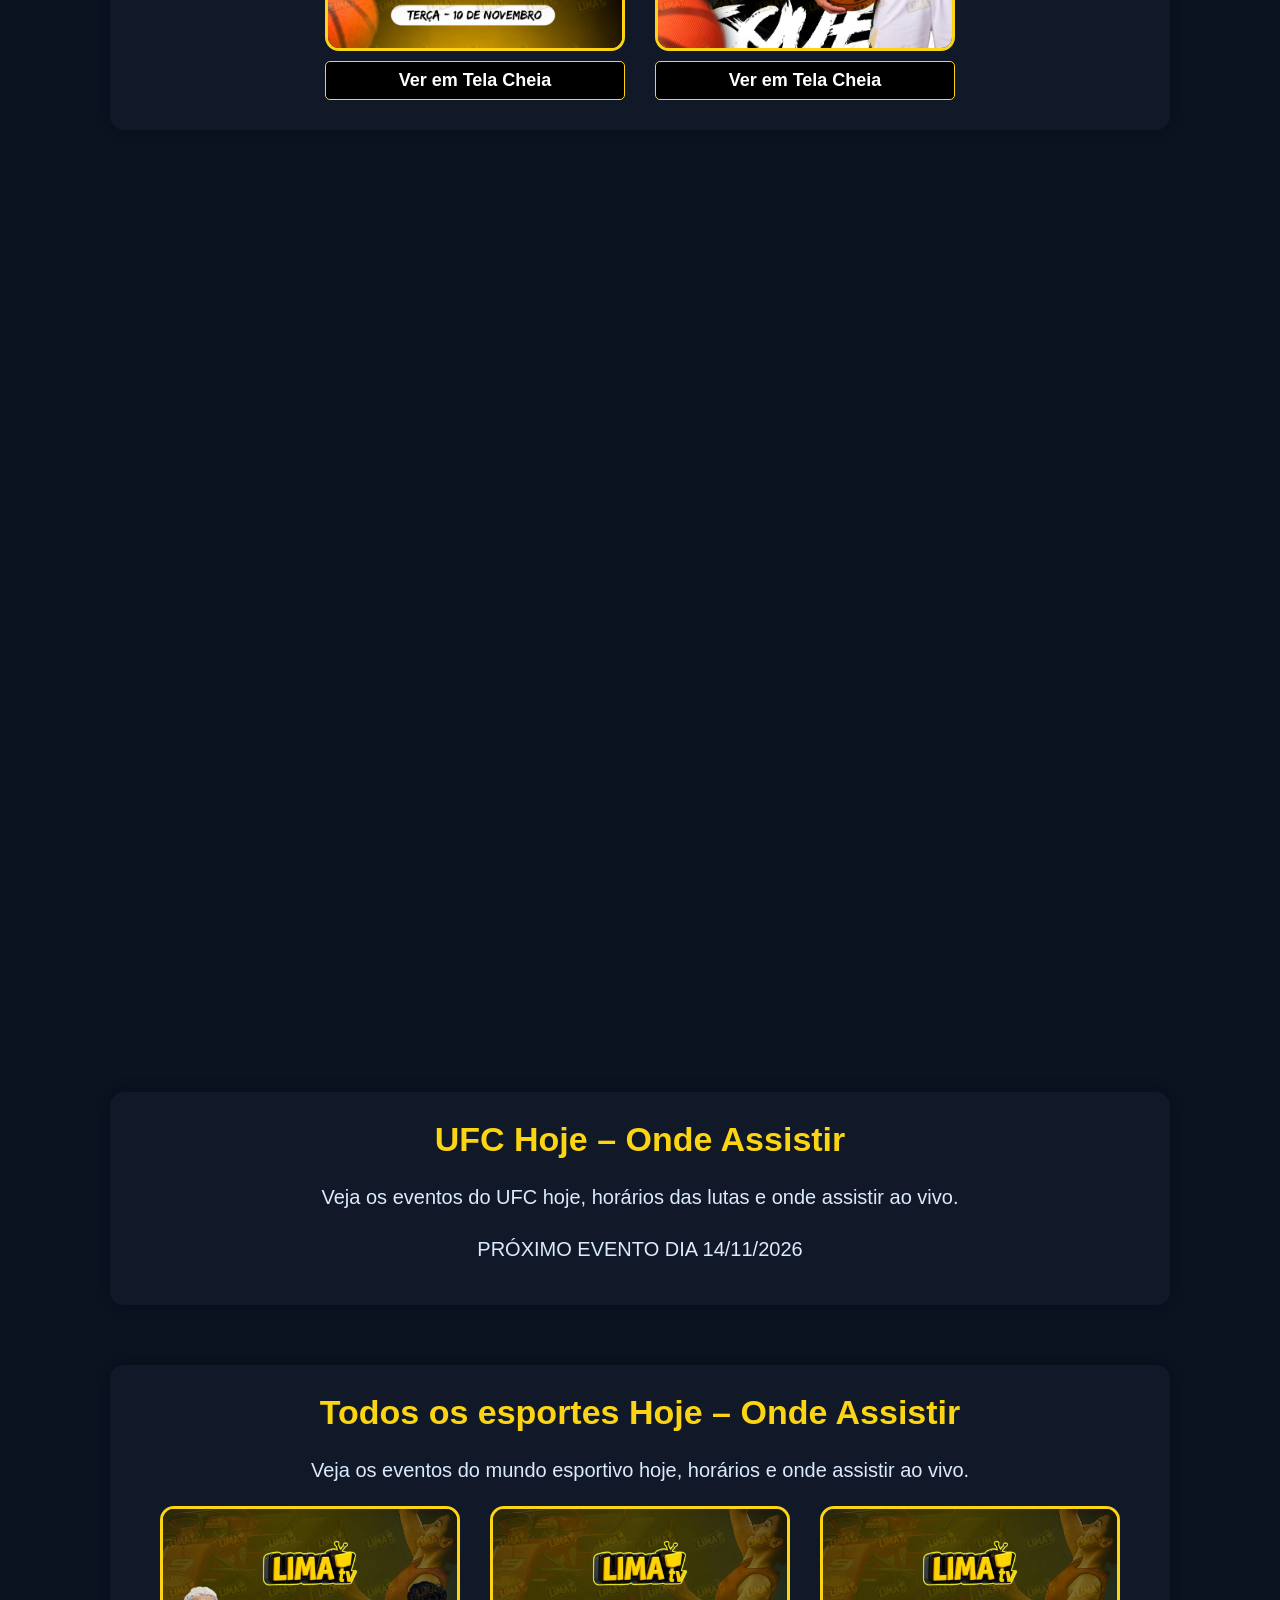
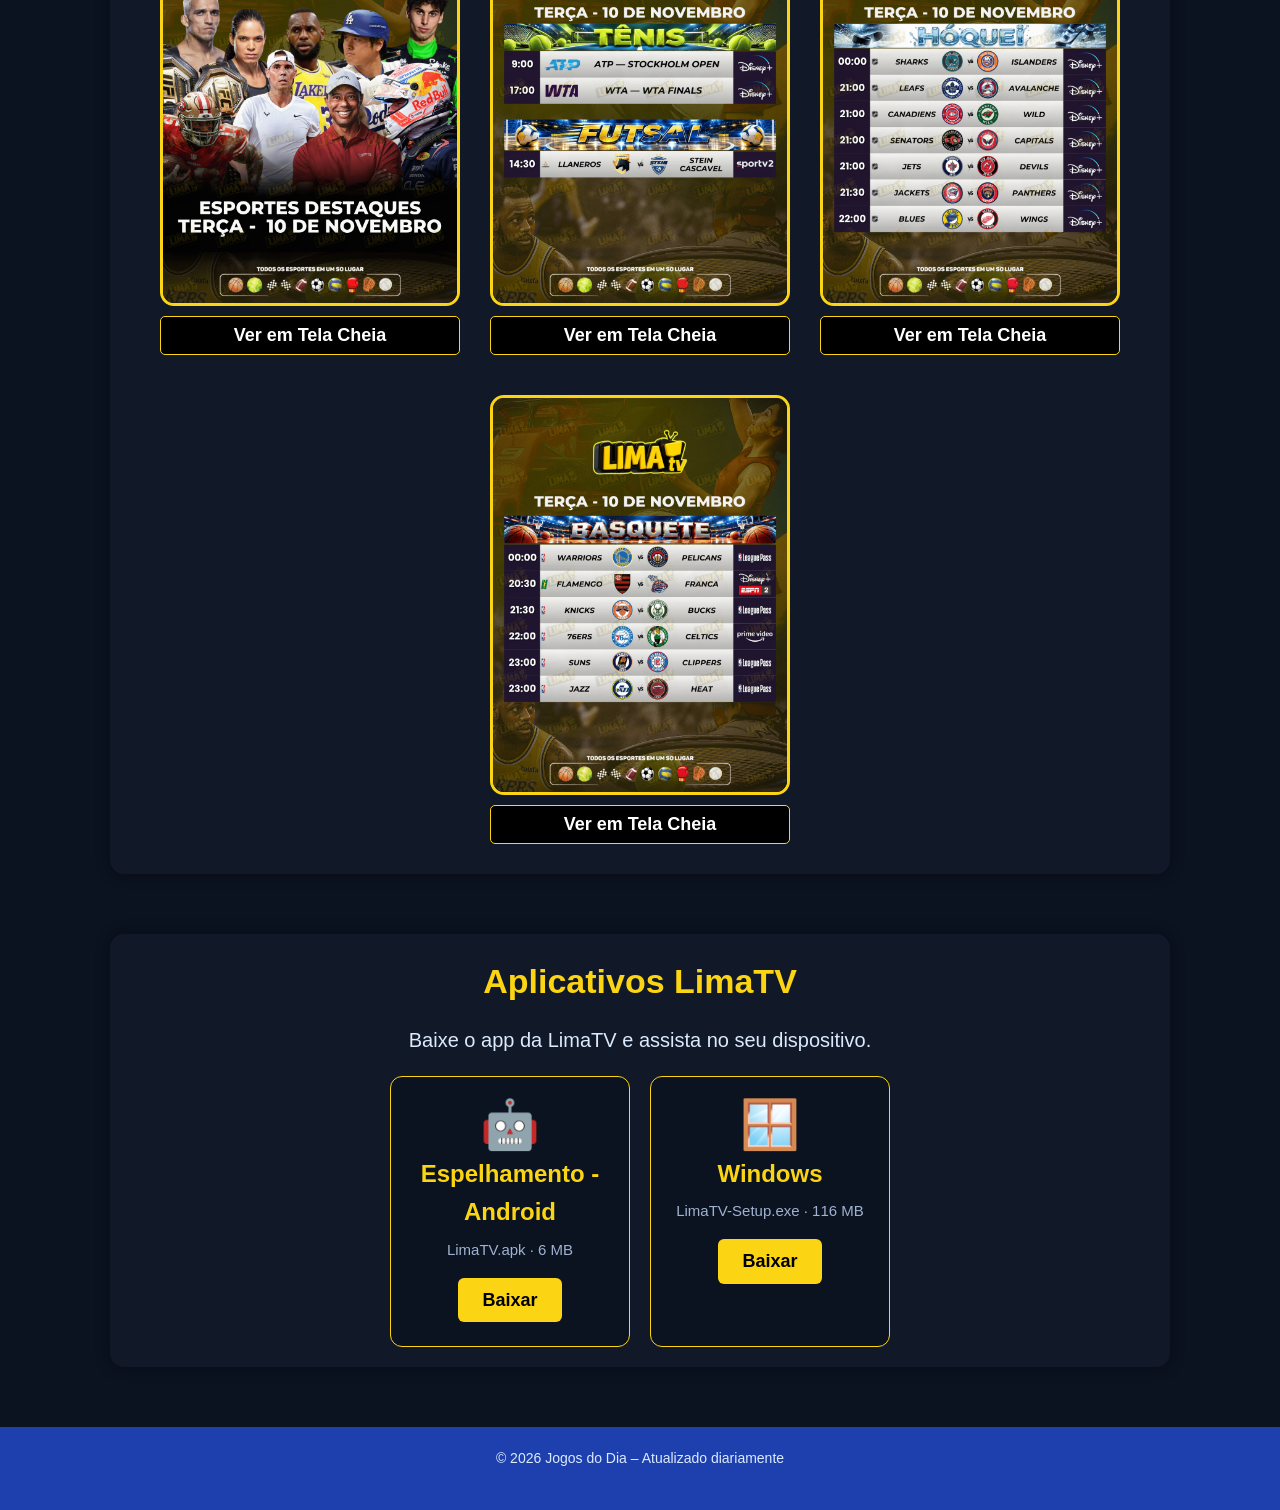
==== commit 29386691: "atualizacao 10/11/2026 - menu de aplicativos LimaTV Adiciona seção e item de menu "Aplicativos" com " ====
--- a/index.html
+++ b/index.html
@@ -88,6 +88,11 @@
               ><span class="nav-icon" aria-hidden="true">🏎️</span>FÓRMULA 1</a
             >
           </li>
+          <li>
+            <a href="#aplicativos"
+              ><span class="nav-icon" aria-hidden="true">📲</span>APLICATIVOS</a
+            >
+          </li>
         </ul>
       </nav>
 
@@ -134,7 +139,7 @@
           <div class="container-imagens">
             <div>
               <img
-                src="futebol/capa_com_logo.png?v=12/10/06"
+                src="futebol/capa_com_logo.png?v=10/11/2026"
                 alt="Jogos de futebol de hoje com horários e onde assistir"
                 width="300"
                 height="400"
@@ -145,7 +150,7 @@
 
             <div>
               <img
-                src="futebol/banner_1.png?v=12/10/06"
+                src="futebol/banner_1.png?v=10/11/2026"
                 alt="Jogos de futebol de hoje com horários e onde assistir"
                 width="300"
                 height="400"
@@ -153,23 +158,6 @@
               />
               <button class="btn-fullscreen">Ver em Tela Cheia</button>
             </div>
-
-            
-            <div>
-              <img
-                src="futebol/banner_2.png?v=12/10/06"
-                alt="Jogos de futebol de hoje com horários e onde assistir"
-                width="300"
-                height="400"
-                loading="lazy"
-              />
-              <button class="btn-fullscreen">Ver em Tela Cheia</button>
-            </div>
-
-            
-  
-            
-
           </div>
         </section>
       </section>
@@ -186,7 +174,7 @@
           <div class="container-imagens">
             <div>
               <img
-                src="nba/capa_com_logo.png?v=12/10"
+                src="nba/capa_com_logo.png?v=10/11/2026"
                 alt="Jogos da NBA hoje com transmissão ao vivo"
                 width="300"
                 height="400"
@@ -197,7 +185,7 @@
 
             <div>
               <img
-                src="nba/banner_1.png?v=12/10"
+                src="nba/banner_1.png?v=10/11/2026"
                 alt="Jogos da NBA hoje com transmissão ao vivo"
                 width="300"
                 height="400"
@@ -205,14 +193,12 @@
               />
               <button class="btn-fullscreen">Ver em Tela Cheia</button>
             </div>
-            
-          
           </div>
         </div>
       </section>
       <!-- NFL -->
       <section id="nfl" class="container reveal">
-        <h2>Jogos da NFL  Hoje</h2>
+        <h2>Jogos da NFL Hoje</h2>
 
         <p>
           Confira os jogos da NFL hoje com horários atualizados e saiba onde
@@ -221,53 +207,27 @@
 
         <div class="div-imagens">
           <div class="container-imagens">
-            <div>
-              <img
-                src="nfl/capa_com_logo.png?=v12/10/2026"
+            <!-- <div>
+              <img
+                src="nfl/capa_com_logo.png?=v10/11/2026"
                 alt="Jogos da NBA hoje com transmissão ao vivo"
                 width="300"
                 height="400"
                 loading="lazy"
               />
               <button class="btn-fullscreen">Ver em Tela Cheia</button>
-            </div>
-
-            <div>
-              <img
-                src="nfl/banner_1.png?v=12/10"
+            </div> -->
+
+            <!-- <div>
+              <img
+                src="nfl/banner_1.png?v=10/11/2026"
                 alt="Jogos da NBA hoje com transmissão ao vivo"
                 width="300"
                 height="400"
                 loading="lazy"
               />
               <button class="btn-fullscreen">Ver em Tela Cheia</button>
-            </div>
-
-         
-            <div>
-              <img
-                src="nfl/banner_2.png?v=11/10"
-                alt="Jogos da NBA hoje com transmissão ao vivo"
-                width="300"
-                height="400"
-                loading="lazy"
-              />
-              <button class="btn-fullscreen">Ver em Tela Cheia</button>
-            </div>
-
-         
-            <div>
-              <img
-                src="nfl/banner_3.png?v=11/10"
-                alt="Jogos da NBA hoje com transmissão ao vivo"
-                width="300"
-                height="400"
-                loading="lazy"
-              />
-              <button class="btn-fullscreen">Ver em Tela Cheia</button>
-            </div>
-
-         
+            </div> -->
           </div>
         </div>
       </section>
@@ -280,10 +240,10 @@
 
         <div class="div-imagens">
           <div class="container-imagens">
-            <p>PRÓXIMO GP DOS ESTADOS UNIDOS 25/10/2026</p>
-            <!-- <div>
-              <img
-                src="f1/banner_1.png?v=10/10"
+            <!-- <p>PRÓXIMO GP Do brasil 08/11/2026</p> -->
+            <div>
+              <img
+                src="f1/banner_1.png?v=06/11/2026"
                 alt="Jogos da NBA hoje com transmissão ao vivo"
                 width="300"
                 height="400"
@@ -291,7 +251,7 @@
               />
 
               <button class="btn-fullscreen">Ver em Tela Cheia</button>
-            </div> -->
+            </div>
           </div>
         </div>
       </section>
@@ -305,13 +265,13 @@
           vivo.
         </p>
 
-        <p>PRÓXIMO EVENTO DIA 17/10/2026</p>
+        <p>PRÓXIMO EVENTO DIA 14/11/2026</p>
 
         <div class="div-imagens">
           <div class="container-imagens">
             <!-- <div>
               <img
-                src="ufc/capa_com_logo.png?v=10/10/2026"
+                src="ufc/capa_com_logo.png"
                 alt="Evento UFC hoje com horário e transmissão"
                 width="300"
                 height="400"
@@ -319,9 +279,17 @@
               />
               <button class="btn-fullscreen">Ver em Tela Cheia</button>
             </div>
- -->
-
-
+
+            <div>
+              <img
+                src="ufc/banner_1.png"
+                alt="Evento UFC hoje com horário e transmissão"
+                width="300"
+                height="400"
+                loading="lazy"
+              />
+              <button class="btn-fullscreen">Ver em Tela Cheia</button>
+            </div> -->
           </div>
         </div>
       </section>
@@ -339,7 +307,7 @@
           <div class="container-imagens">
             <div>
               <img
-                src="esportes/banner_1.png?=v12/10/2026"
+                src="esportes/banner_1.png?v=10/11/2026"
                 alt="Evento ESPORTES hoje com horário e transmissão"
                 width="300"
                 height="400"
@@ -350,7 +318,7 @@
 
             <div>
               <img
-                src="esportes/banner_2.png?=12/10/2026"
+                src="esportes/banner_2.png?v=10/11/2026"
                 alt="Evento ESPORTES hoje com horário e transmissão"
                 width="300"
                 height="400"
@@ -359,10 +327,9 @@
               <button class="btn-fullscreen">Ver em Tela Cheia</button>
             </div>
 
-            
-            <div>
-              <img
-                src="esportes/banner_3.png?=12/10/2026"
+            <div>
+              <img
+                src="esportes/banner_3.png?v=10/11/2026"
                 alt="Evento ESPORTES hoje com horário e transmissão"
                 width="300"
                 height="400"
@@ -373,7 +340,7 @@
 
             <div>
               <img
-                src="esportes/banner_4.png?=12/10/2026"
+                src="esportes/banner_4.png?v=10/11/2026"
                 alt="Evento ESPORTES hoje com horário e transmissão"
                 width="300"
                 height="400"
@@ -381,11 +348,40 @@
               />
               <button class="btn-fullscreen">Ver em Tela Cheia</button>
             </div>
-
-          
-
-
-          </div>
+          </div>
+        </div>
+      </section>
+
+      <!-- APLICATIVOS -->
+      <section id="aplicativos" class="container reveal">
+        <h2>Aplicativos LimaTV</h2>
+
+        <p>Baixe o app da LimaTV e assista no seu dispositivo.</p>
+
+        <div class="apps-lista">
+          <a
+            class="app-card"
+            rel="noreferrer"
+            referrerpolicy="no-referrer"
+            href="https://drive.usercontent.google.com/download?id=1x_rz7pHglpgOQwqvvTLU9sAnH4u5QfOC&export=download&confirm=t"
+          >
+            <span class="app-icone" aria-hidden="true">🤖</span>
+            <span class="app-nome">Espelhamento - Android</span>
+            <span class="app-info">LimaTV.apk · 6 MB</span>
+            <span class="app-botao">Baixar</span>
+          </a>
+
+          <a
+            class="app-card"
+            rel="noreferrer"
+            referrerpolicy="no-referrer"
+            href="https://drive.usercontent.google.com/download?id=1lflVyYDSSNfG283dmlX6aMQu9pd-xUa1&export=download&confirm=t"
+          >
+            <span class="app-icone" aria-hidden="true">🪟</span>
+            <span class="app-nome">Windows</span>
+            <span class="app-info">LimaTV-Setup.exe · 116 MB</span>
+            <span class="app-botao">Baixar</span>
+          </a>
         </div>
       </section>
     </main>
--- a/style.css
+++ b/style.css
@@ -827,3 +827,62 @@
     border-radius: 5px;
   }
 }
+
+/* ========================
+   APLICATIVOS
+======================== */
+.apps-lista {
+  display: flex;
+  justify-content: center;
+  flex-wrap: wrap;
+  gap: 20px;
+}
+
+.app-card {
+  display: flex;
+  flex-direction: column;
+  align-items: center;
+  gap: 6px;
+  width: 240px;
+  max-width: 100%;
+  padding: 24px 16px;
+  background: #0b1220;
+  border: solid 1px #fbd513;
+  border-radius: 12px;
+  text-decoration: none;
+  color: #eaf2ff;
+  transition:
+    transform 0.2s ease,
+    box-shadow 0.2s ease;
+}
+
+.app-card:hover {
+  transform: translateY(-4px);
+  box-shadow: 0 6px 18px rgba(251, 213, 19, 0.2);
+}
+
+.app-icone {
+  font-size: 4.8rem;
+  line-height: 1;
+}
+
+.app-nome {
+  font-size: 2.4rem;
+  font-weight: 700;
+  color: #fbd513;
+}
+
+.app-info {
+  font-size: 1.5rem;
+  color: #9fb3d1;
+}
+
+.app-botao {
+  margin-top: 10px;
+  padding: 8px 24px;
+  background: #fbd513;
+  color: #000;
+  border-radius: 6px;
+  font-size: 1.8rem;
+  font-weight: 700;
+}
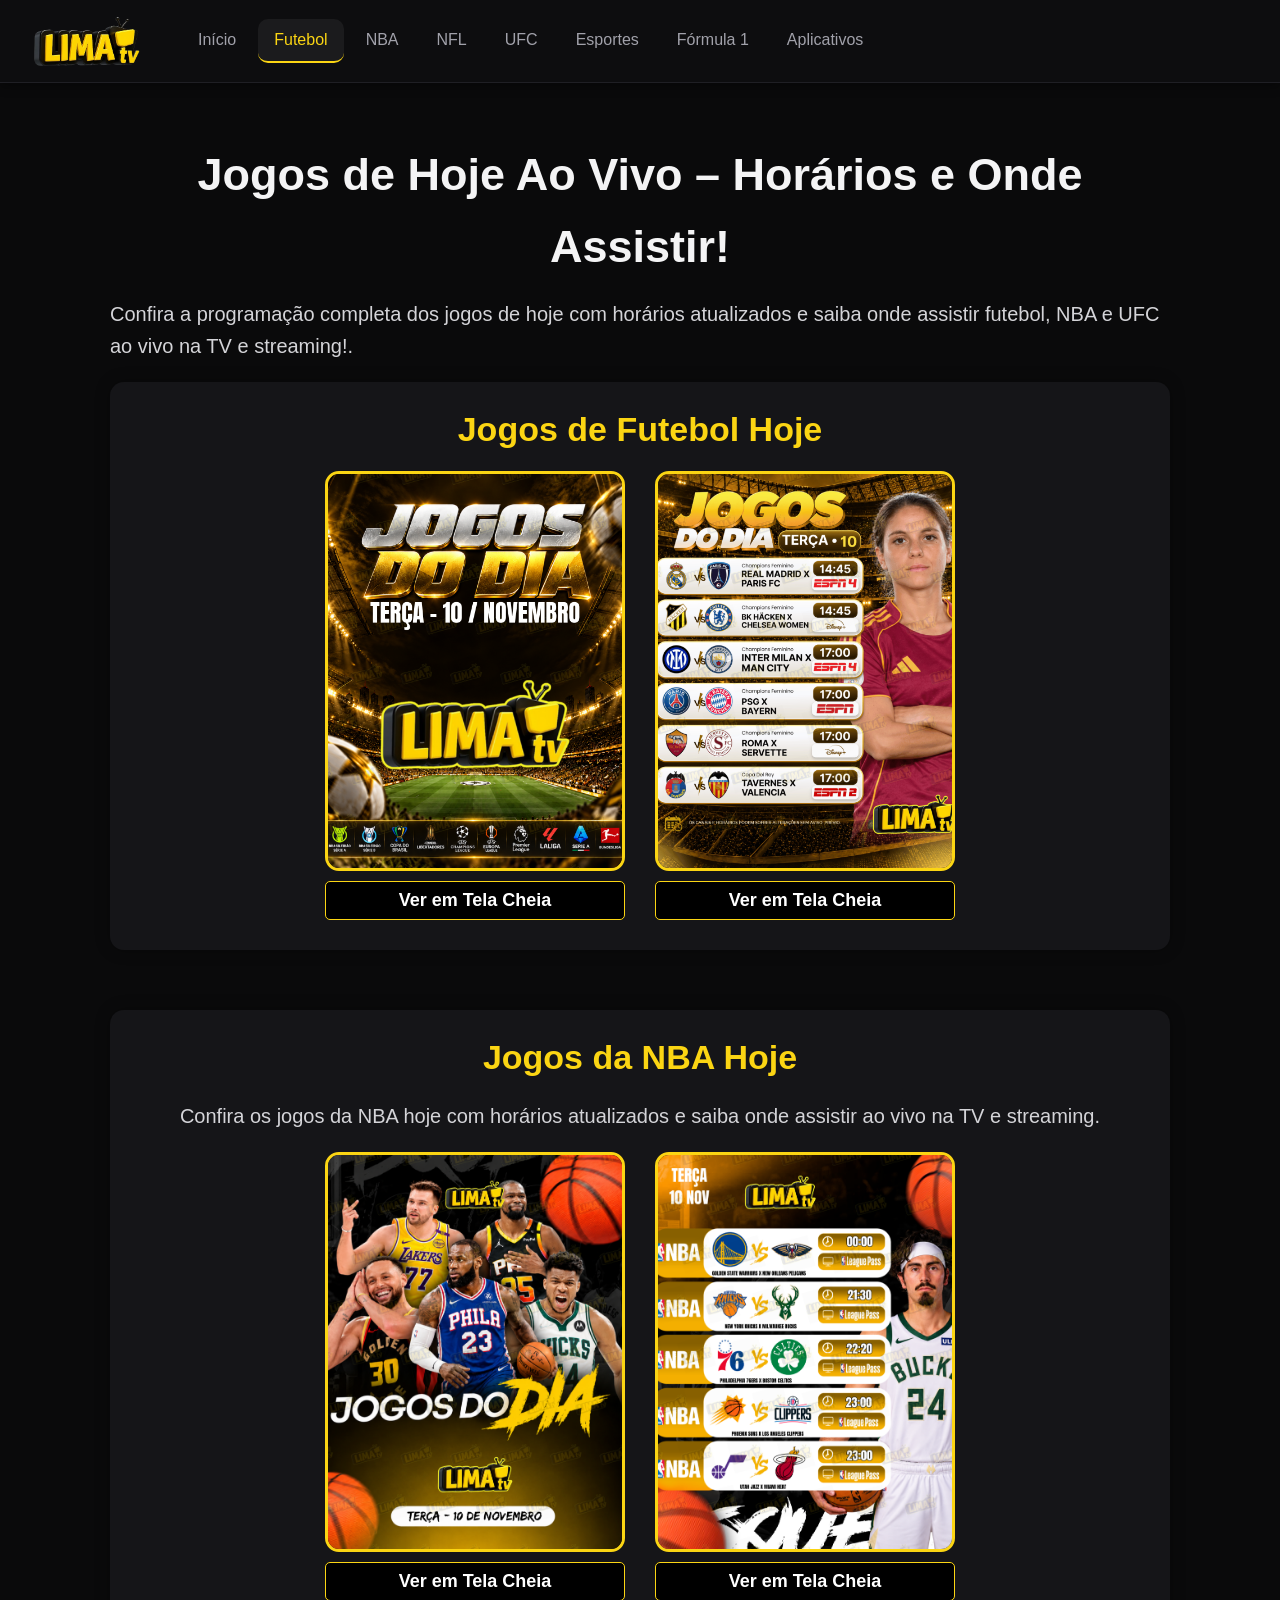
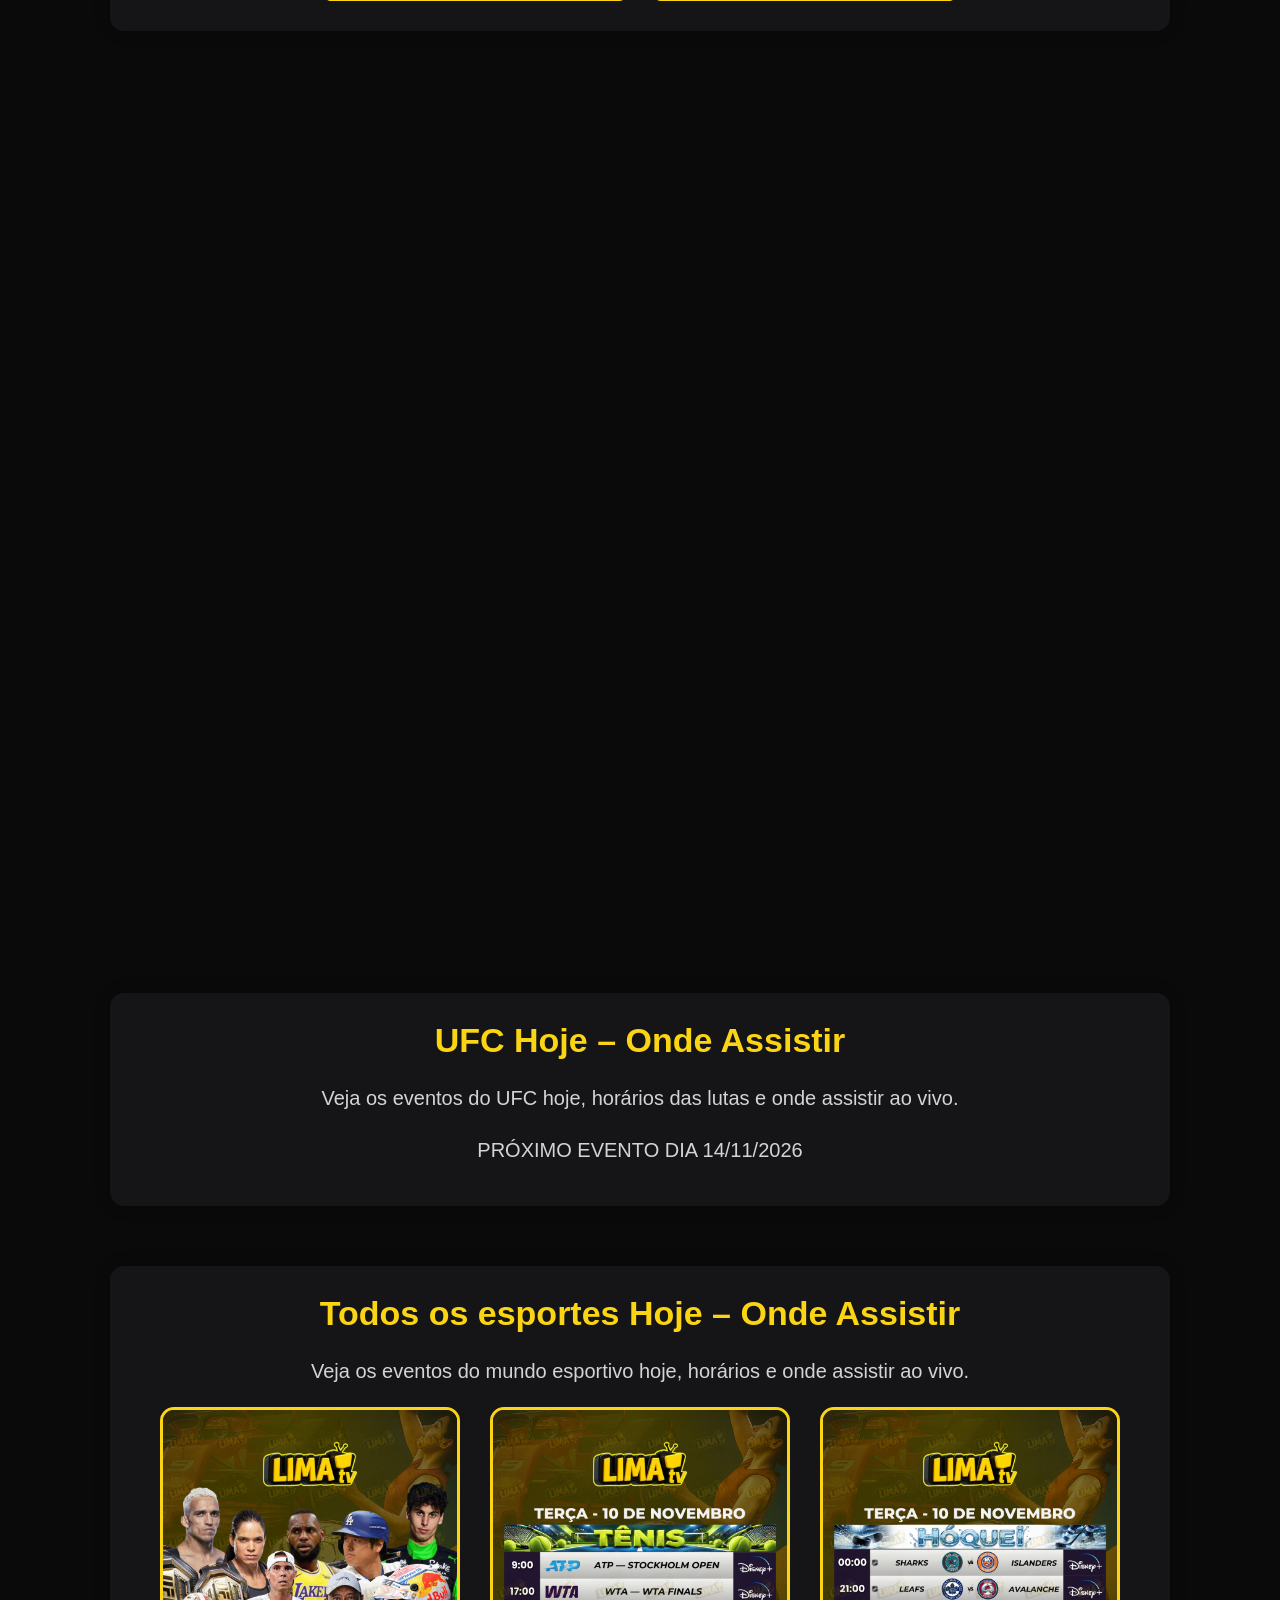
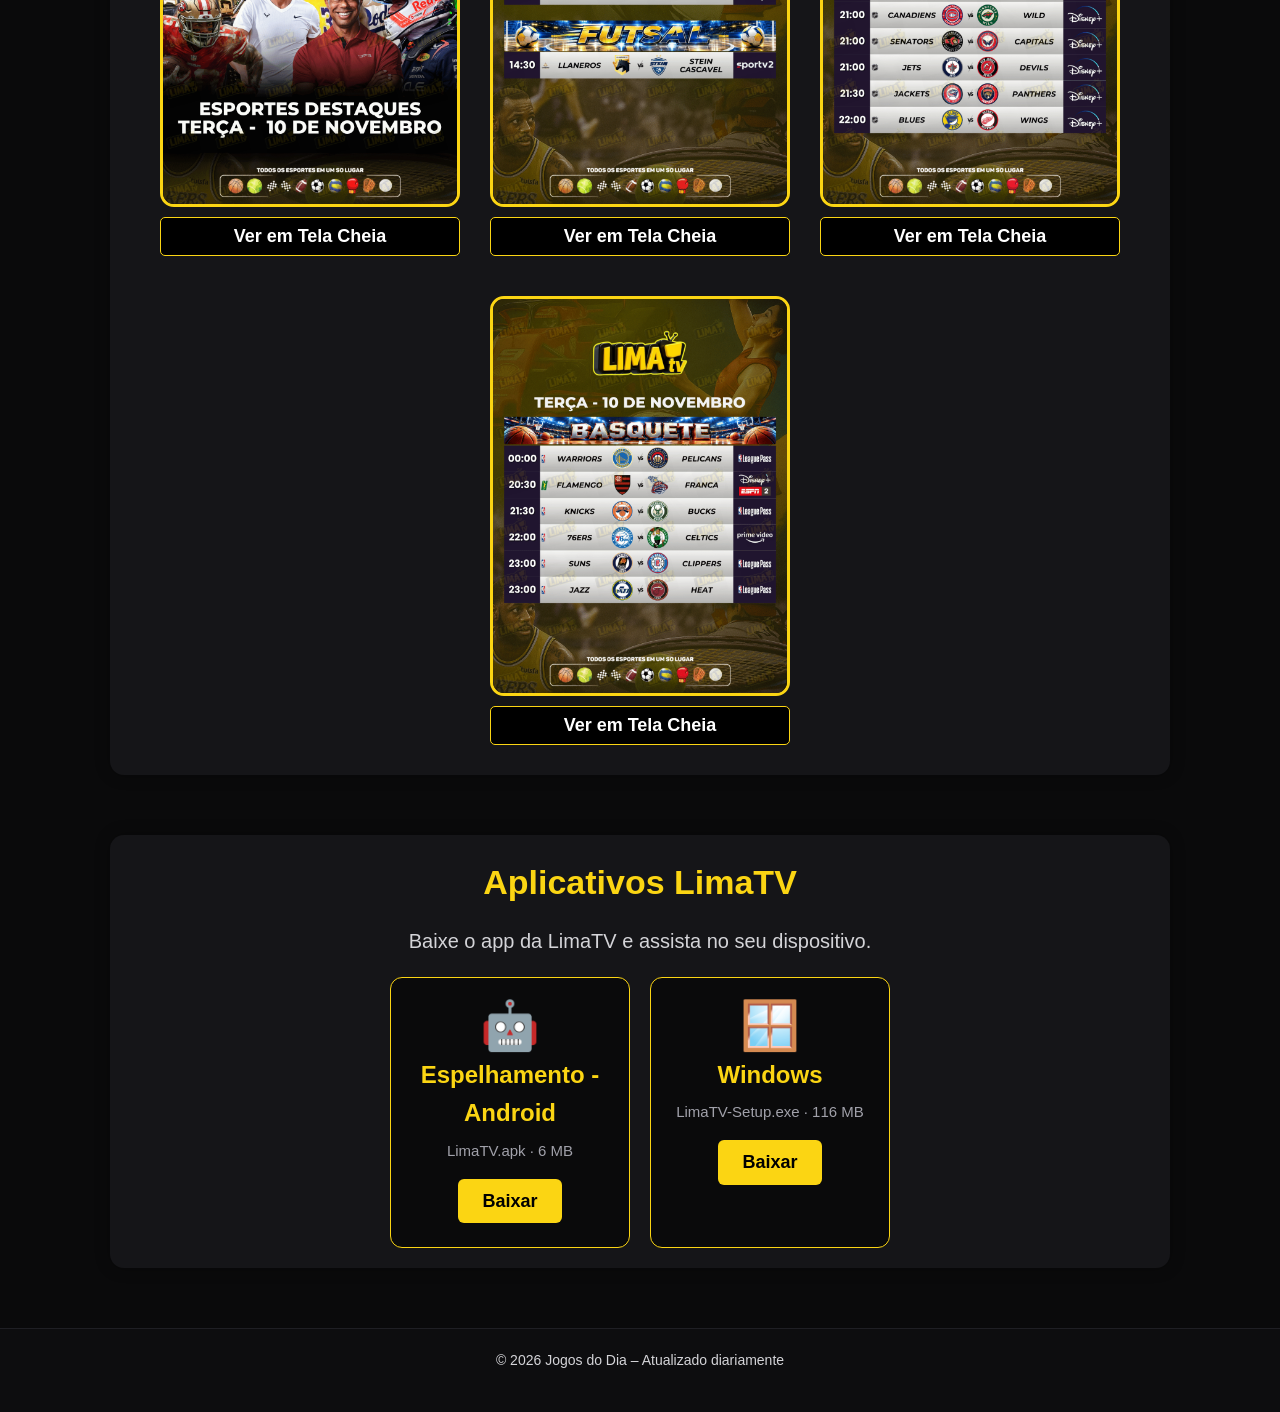
==== commit c33ddfc4: "atualizacao 10/11/2026 - novo menu fixo e tema preto - Menu com logo à esquerda, item "Início" e des" ====
--- a/index.html
+++ b/index.html
@@ -59,8 +59,13 @@
       <nav id="menu">
         <ul>
           <li>
+            <a href="#inicio" class="ativo"
+              ><span class="nav-icon" aria-hidden="true">🏠</span>Início</a
+            >
+          </li>
+          <li>
             <a href="#futebol"
-              ><span class="nav-icon" aria-hidden="true">⚽</span>FUTEBOL</a
+              ><span class="nav-icon" aria-hidden="true">⚽</span>Futebol</a
             >
           </li>
           <li>
@@ -70,7 +75,7 @@
           </li>
           <li>
             <a href="#nfl"
-              ><span class="nav-icon" aria-hidden="true">🏀</span>NFL</a
+              ><span class="nav-icon" aria-hidden="true">🏈</span>NFL</a
             >
           </li>
           <li>
@@ -80,17 +85,17 @@
           </li>
           <li>
             <a href="#esportes"
-              ><span class="nav-icon" aria-hidden="true">🏆</span>ESPORTES</a
+              ><span class="nav-icon" aria-hidden="true">🏆</span>Esportes</a
             >
           </li>
           <li>
             <a href="#formula1"
-              ><span class="nav-icon" aria-hidden="true">🏎️</span>FÓRMULA 1</a
+              ><span class="nav-icon" aria-hidden="true">🏎️</span>Fórmula 1</a
             >
           </li>
           <li>
             <a href="#aplicativos"
-              ><span class="nav-icon" aria-hidden="true">📲</span>APLICATIVOS</a
+              ><span class="nav-icon" aria-hidden="true">📲</span>Aplicativos</a
             >
           </li>
         </ul>
@@ -121,7 +126,7 @@
 
       <!-- H1 PRINCIPAL -->
 
-      <section class="reveal">
+      <section id="inicio" class="reveal">
         <h1>Jogos de Hoje Ao Vivo – Horários e Onde Assistir!</h1>
 
         <p>
--- a/style.css
+++ b/style.css
@@ -17,8 +17,8 @@
 
 body {
   font-family: "Segoe UI", Arial, sans-serif;
-  background: #0b1220;
-  color: #eaf2ff;
+  background: #0a0a0b;
+  color: #f4f4f5;
   line-height: 1.6;
 }
 
@@ -26,7 +26,7 @@
    HEADER
 ======================== */
 header {
-  background: linear-gradient(90deg, #1e40af, #1d4ed8);
+  background: #0d0d0f;
   text-align: center;
   padding: 25px 15px;
   box-shadow: 0 3px 10px rgba(0, 0, 0, 0.4);
@@ -148,7 +148,7 @@
 p {
   font-size: 2rem;
   margin-bottom: 20px;
-  color: #dbeafe;
+  color: #d4d4d8;
 }
 
 /* ========================
@@ -157,7 +157,7 @@
 .container {
   margin-bottom: 60px;
   padding: 20px;
-  background: #111827;
+  background: #151518;
   border-radius: 14px;
   box-shadow: 0 0 15px rgba(0, 0, 0, 0.3);
   text-align: center;
@@ -303,14 +303,14 @@
   #menu-backdrop {
     position: fixed;
     inset: 0;
-    background: rgba(4, 8, 20, 0);
+    background: rgba(0, 0, 0, 0);
     pointer-events: none;
     transition: background 0.3s ease;
     z-index: 40;
   }
 
   #menu-backdrop.active {
-    background: rgba(4, 8, 20, 0.6);
+    background: rgba(0, 0, 0, 0.6);
     pointer-events: auto;
   }
 
@@ -324,7 +324,7 @@
     max-height: 0;
     opacity: 0;
     overflow: hidden;
-    background: linear-gradient(160deg, #16213c, #0b1220);
+    background: linear-gradient(160deg, #1c1c21, #0a0a0b);
     border: 1px solid rgba(251, 213, 19, 0.35);
     border-radius: 16px;
     box-shadow: 0 20px 45px rgba(0, 0, 0, 0.5);
@@ -494,7 +494,8 @@
    FOOTER
 ======================== */
 footer {
-  background: #1e40af;
+  background: #0d0d0f;
+  border-top: 1px solid #1f1f24;
   text-align: center;
   padding: 20px;
   margin-top: 60px;
@@ -555,7 +556,7 @@
 
 .sports-banner p {
   font-size: 2rem;
-  color: #eaf2ff;
+  color: #f4f4f5;
   /* margin-bottom: 20px; */
 }
 
@@ -628,7 +629,7 @@
 }
 
 .card-copa-conteudo {
-  background: linear-gradient(135deg, #0f172a, #111827);
+  background: linear-gradient(135deg, #0d0d0f, #151518);
 
   border: 2px solid #2563eb;
 
@@ -649,7 +650,7 @@
 
 .card-copa p {
   font-size: 2rem;
-  color: #dbeafe;
+  color: #d4d4d8;
 }
 
 /* MINI ÍCONES */
@@ -819,7 +820,7 @@
     justify-content: center;
     align-items: center;
     color: #fff;
-    background: linear-gradient(90deg, #0f172a, #1e3a8a);
+    background: linear-gradient(90deg, #0d0d0f, #1c1c21);
     height: 30px;
     font-size: 17px;
     text-decoration: none;
@@ -846,11 +847,11 @@
   width: 240px;
   max-width: 100%;
   padding: 24px 16px;
-  background: #0b1220;
+  background: #0a0a0b;
   border: solid 1px #fbd513;
   border-radius: 12px;
   text-decoration: none;
-  color: #eaf2ff;
+  color: #f4f4f5;
   transition:
     transform 0.2s ease,
     box-shadow 0.2s ease;
@@ -874,7 +875,7 @@
 
 .app-info {
   font-size: 1.5rem;
-  color: #9fb3d1;
+  color: #a1a1aa;
 }
 
 .app-botao {
@@ -886,3 +887,148 @@
   font-size: 1.8rem;
   font-weight: 700;
 }
+
+/* ========================
+   MENU NOVO (logo à esquerda, item ativo em destaque)
+======================== */
+header {
+  background: #0d0d0f;
+  border-bottom: 1px solid #1f1f24;
+}
+
+nav a.ativo {
+  color: #fbd513;
+}
+
+@media (min-width: 769px) {
+  header {
+    display: flex;
+    align-items: center;
+    gap: 40px;
+    padding: 12px 32px;
+    text-align: left;
+  }
+
+  .img-desktop img {
+    width: 110px;
+    height: auto;
+    margin: 0;
+    display: block;
+  }
+
+  nav ul {
+    justify-content: flex-start;
+    gap: 6px;
+  }
+
+  nav a {
+    display: block;
+    padding: 8px 16px;
+    border-radius: 10px;
+    border-bottom: 2px solid transparent;
+    color: #a1a1aa;
+    font-size: 1.6rem;
+    font-weight: 500;
+    transition:
+      color 0.2s ease,
+      background 0.2s ease,
+      border-color 0.2s ease;
+  }
+
+  nav a::after {
+    display: none;
+  }
+
+  nav a:hover {
+    color: #fff;
+    background: rgba(255, 255, 255, 0.04);
+  }
+
+  nav a.ativo {
+    color: #fbd513;
+    background: rgba(255, 255, 255, 0.06);
+    border-bottom-color: #fbd513;
+  }
+}
+
+@media (max-width: 768px) {
+  nav a {
+    color: #d4d4d8;
+  }
+
+  nav a.ativo {
+    color: #fbd513;
+    background: rgba(251, 213, 19, 0.1);
+  }
+
+  nav {
+    background: #141418;
+  }
+
+  nav.active li:nth-child(6) {
+    transition-delay: 0.3s;
+  }
+  nav.active li:nth-child(7) {
+    transition-delay: 0.35s;
+  }
+  nav.active li:nth-child(8) {
+    transition-delay: 0.4s;
+  }
+}
+
+/* ========================
+   MENU FIXO NO TOPO
+======================== */
+header {
+  position: sticky;
+  top: 0;
+  z-index: 100;
+}
+
+/* compensa a altura do menu fixo ao pular para uma seção */
+section[id] {
+  scroll-margin-top: 100px;
+}
+
+@media (max-width: 768px) {
+  header {
+    position: sticky;
+    padding: 8px 12px;
+  }
+
+  .menu-mobile {
+    padding: 0 4px;
+  }
+
+  .menu-mobile img {
+    width: 110px;
+    height: auto;
+    margin: 0;
+    display: block;
+  }
+
+  section[id] {
+    scroll-margin-top: 90px;
+  }
+}
+
+/* ========================
+   MENU CELULAR: todos os itens visíveis
+======================== */
+@media (max-width: 768px) {
+  nav.active {
+    max-height: calc(100vh - 110px);
+    max-height: calc(100dvh - 110px);
+    overflow-y: auto;
+  }
+
+  nav ul {
+    gap: 2px;
+    padding: 8px;
+  }
+
+  nav a {
+    padding: 10px 14px;
+    font-size: 1.7rem;
+  }
+}
